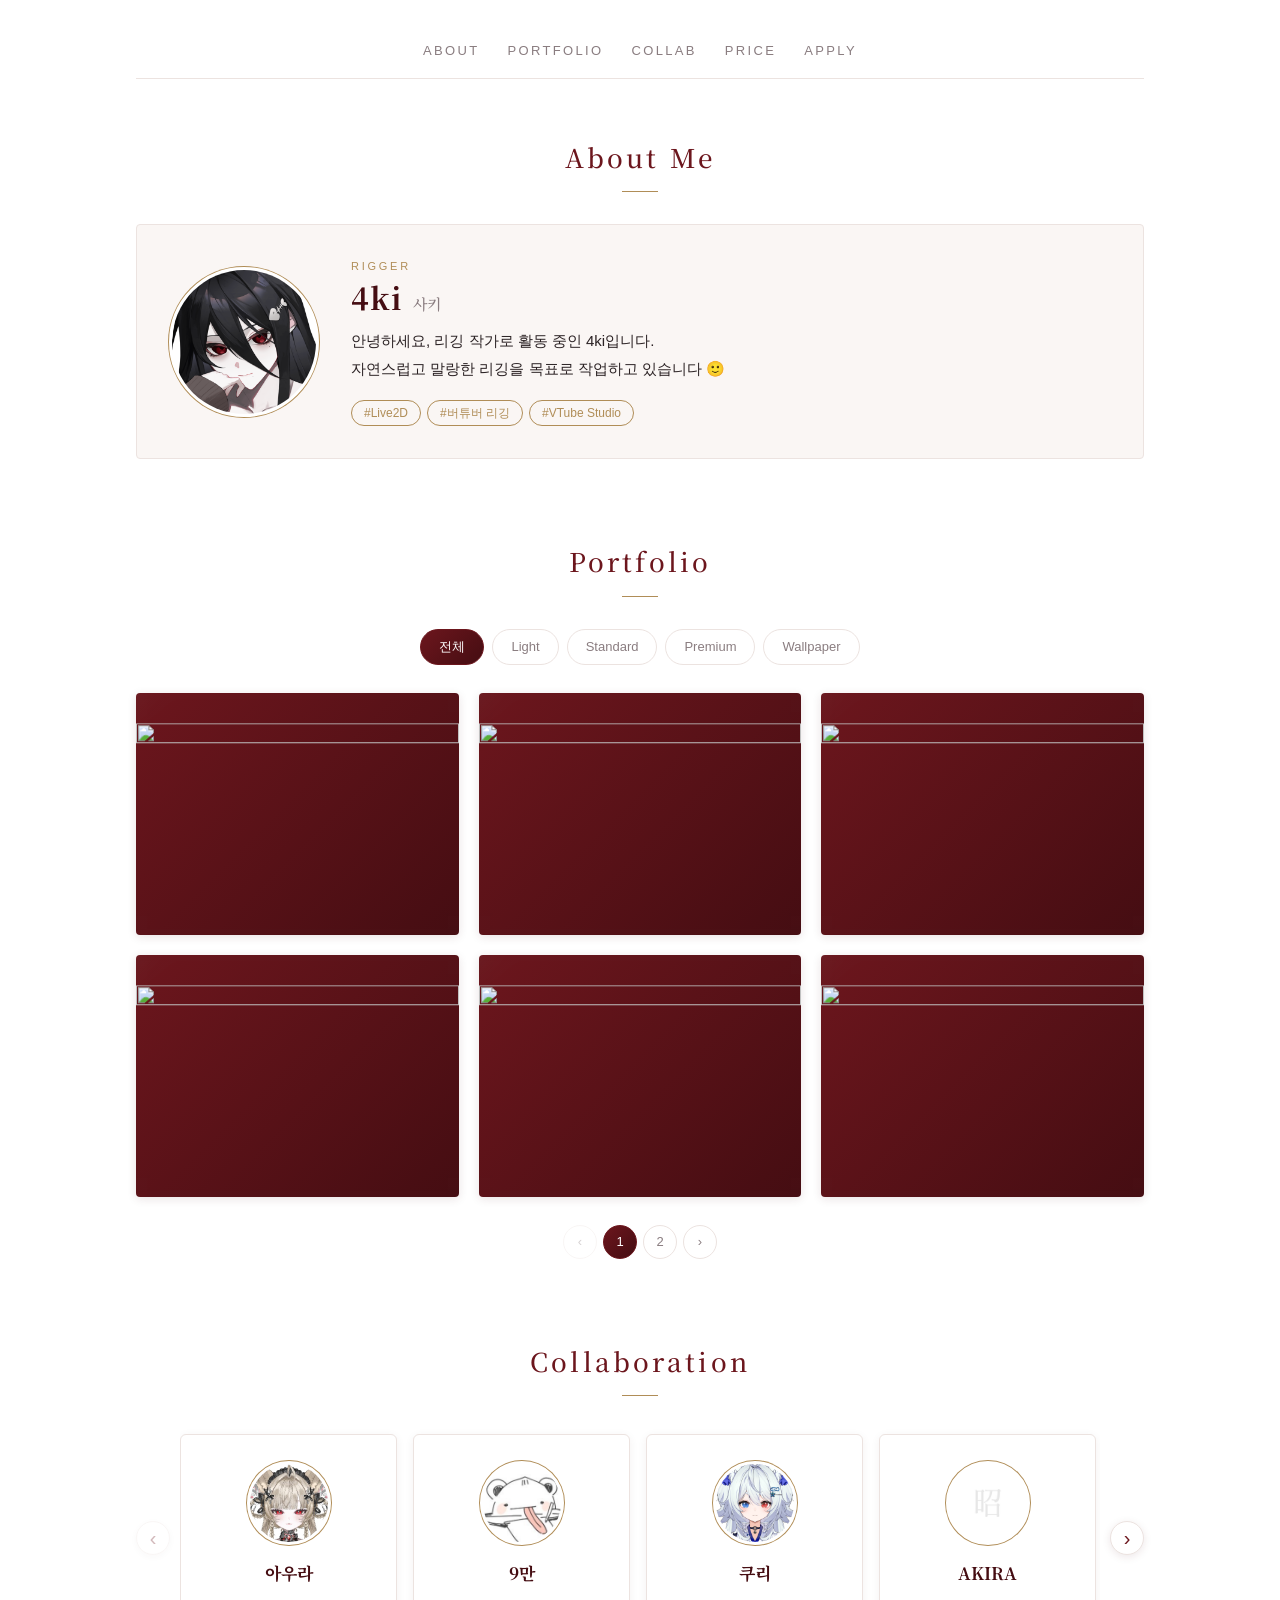
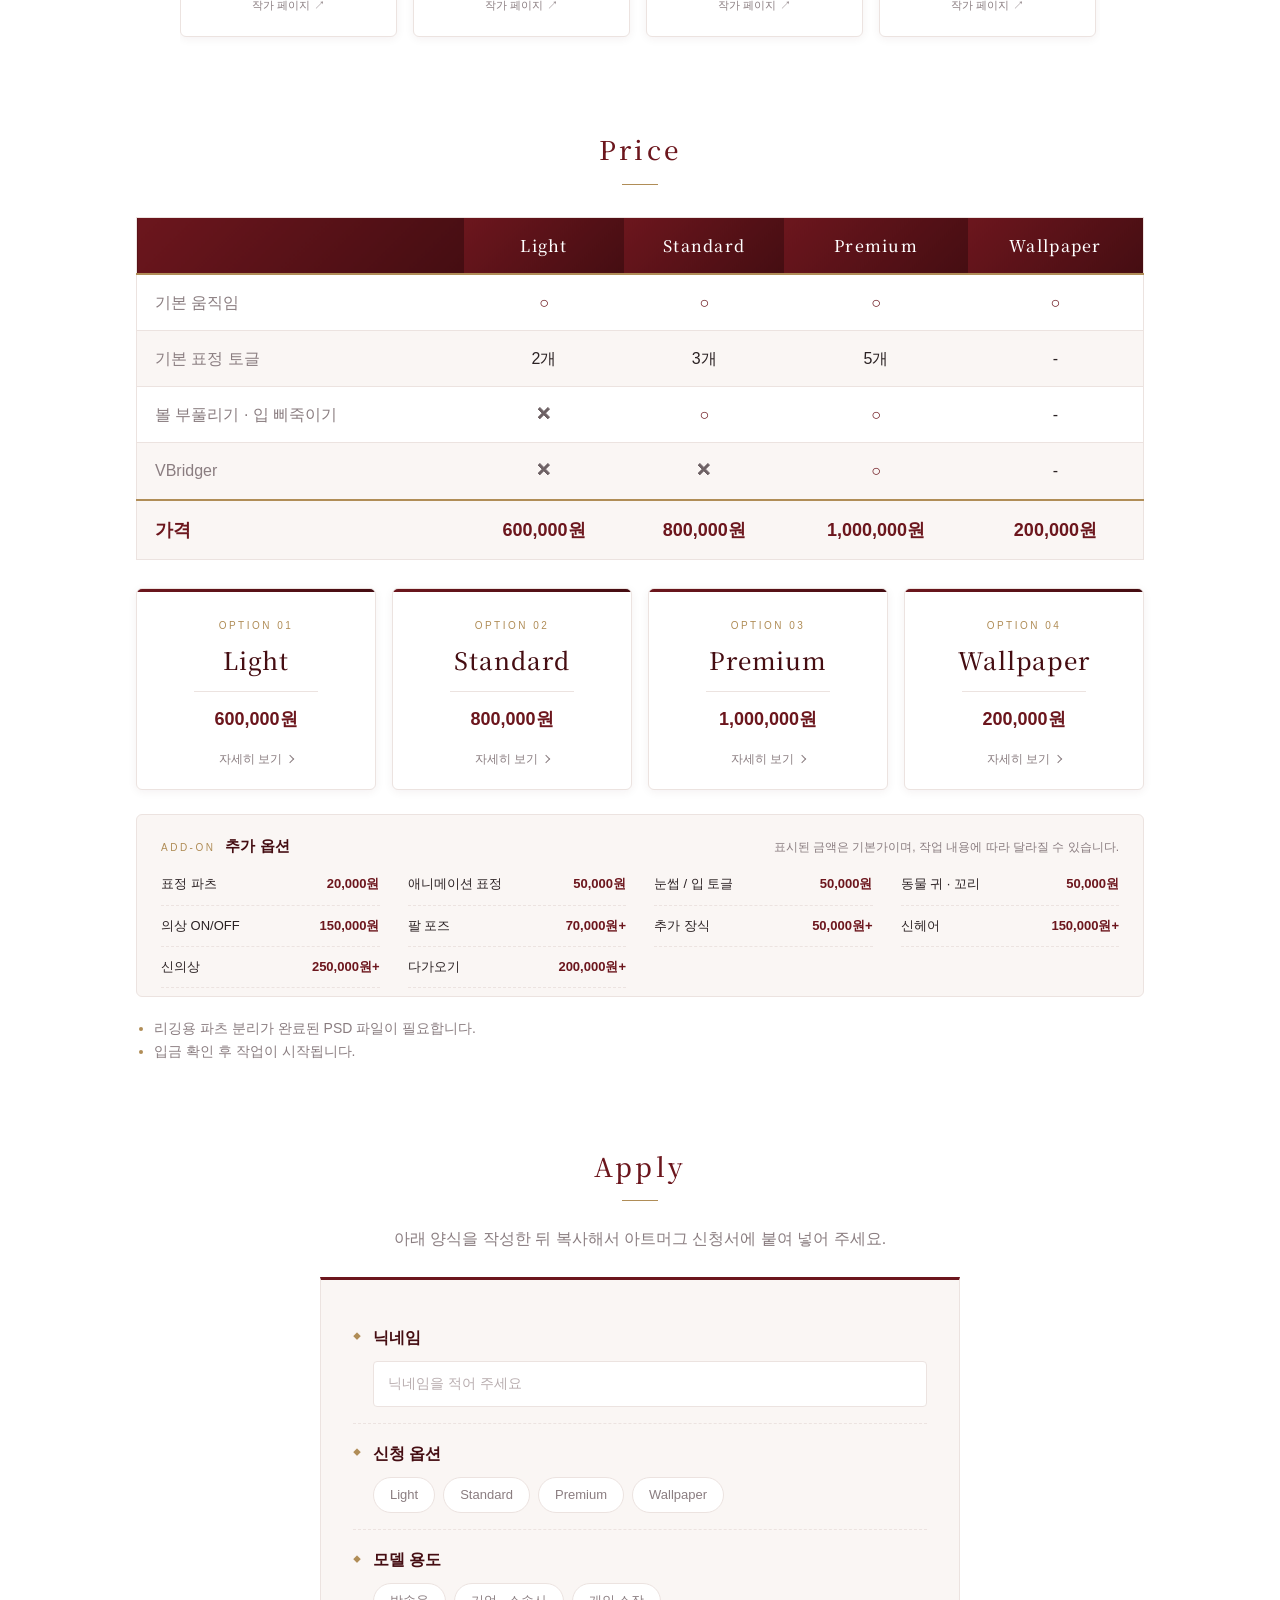
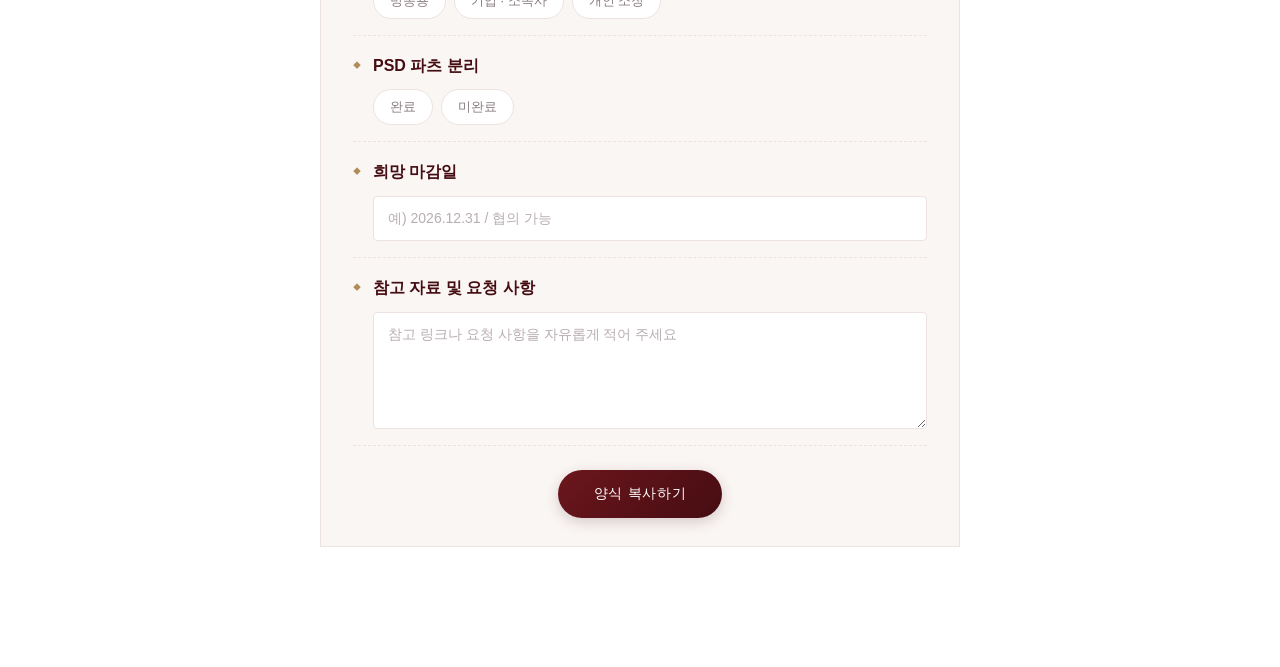
==== index.html @ f5a54ca8 "Add shared (ready-made) models to Price with admin management Price gains an Original / Shared tab w" ====
<!doctype html>
<html lang="ko">
<head>
  <meta charset="utf-8">
  <meta name="viewport" content="width=device-width, initial-scale=1">
  <title>4ki | 커미션 안내</title>
  <link rel="preconnect" href="https://fonts.googleapis.com">
  <link rel="preconnect" href="https://fonts.gstatic.com" crossorigin>
  <link rel="stylesheet" href="https://fonts.googleapis.com/css2?family=Noto+Serif+KR:wght@500;700&display=swap">
  <link rel="stylesheet" href="https://cdn.jsdelivr.net/gh/orioncactus/pretendard@v1.3.9/dist/web/static/pretendard.min.css">
  <link rel="stylesheet" href="style.css">
  <!-- 아트머그 iframe 안에서 열리면 안쪽 스크롤바를 숨겨 '창 안의 창' 느낌을 없앱니다 -->
  <script>if (window.self !== window.top) document.documentElement.classList.add('in-frame');</script>
</head>
<body>
  <!-- 내용은 관리자 페이지(admin.html)에서 고칩니다. 이 파일은 고치지 않아도 됩니다. -->
  <div class="wrap">
    <nav class="nav">
      <a href="#about">About</a>
      <a href="#portfolio">Portfolio</a>
      <a href="#collab">Collab</a>
      <a href="#price">Price</a>
      <a href="#apply">Apply</a>
    </nav>
    <main id="app"></main>
  </div>

  <!-- 작업물 상세 창 -->
  <div class="modal" id="modal" hidden>
    <div class="modal-bg" data-close></div>
    <div class="modal-box" role="dialog" aria-modal="true" aria-labelledby="modal-title">
      <button type="button" class="modal-close" data-close aria-label="닫기">×</button>
      <div class="video"><iframe id="modal-video" title="작업물 영상" referrerpolicy="strict-origin-when-cross-origin" allow="accelerometer; autoplay; clipboard-write; encrypted-media; gyroscope; picture-in-picture; web-share" allowfullscreen></iframe></div>
      <div class="detail">
        <span class="badge" id="modal-cat"></span>
        <h3 class="serif" id="modal-title"></h3>
        <span class="detail-label">CREDIT</span>
        <p class="credit" id="modal-credit"></p>
      </div>
    </div>
  </div>

  <!-- 가격 옵션 팝업 -->
  <div class="pop" id="pop" hidden>
    <div class="pop-bg" data-close></div>
    <div class="pop-box" role="dialog" aria-modal="true" aria-labelledby="pop-name">
      <button type="button" class="pop-close" data-close aria-label="닫기">×</button>
      <h3 class="pop-name serif" id="pop-name"></h3>
      <p class="pop-price" id="pop-price"></p>
      <p class="pop-desc" id="pop-desc"></p>
      <button type="button" class="pop-apply" id="pop-apply">이 옵션으로 신청하기</button>
    </div>
  </div>

  <!-- 공용 모델 상세 창 -->
  <div class="modal shop" id="shop" hidden>
    <div class="modal-bg" data-close></div>
    <div class="modal-box shop-box" role="dialog" aria-modal="true" aria-labelledby="shop-name">
      <button type="button" class="modal-close" data-close aria-label="닫기">×</button>
      <div class="shop-media">
        <div class="shop-tabs" id="shop-tabs">
          <button type="button" class="shop-tab on" data-kind="photo">사진</button>
          <button type="button" class="shop-tab" data-kind="video">영상</button>
        </div>
        <div class="shop-stage">
          <img id="shop-photo" alt="">
          <div class="video" id="shop-video-wrap" hidden><iframe id="shop-video" title="모델 영상" referrerpolicy="strict-origin-when-cross-origin" allow="accelerometer; autoplay; clipboard-write; encrypted-media; gyroscope; picture-in-picture; web-share" allowfullscreen></iframe></div>
        </div>
        <div class="shop-thumbs" id="shop-thumbs"></div>
      </div>
      <div class="detail">
        <span class="shop-status" id="shop-st"></span>
        <h3 class="serif" id="shop-name"></h3>
        <p class="shop-desc" id="shop-desc"></p>
        <span class="detail-label">CREDIT</span>
        <p class="credit" id="shop-credit"></p>
        <span class="detail-label">PRICE</span>
        <p class="shop-detail-price" id="shop-price"></p>
        <button type="button" class="shop-apply" id="shop-apply">이 모델로 신청하기</button>
      </div>
    </div>
  </div>

  <script src="app.js"></script>
</body>
</html>
---- style.css ----
/* ✏️ 테마 색상: 여기 값만 바꾸면 전체 색이 바뀝니다 */
:root {
  --bg: #ffffff;        /* 배경 */
  --soft: #faf6f4;      /* 연한 배경 (카드, 표 줄무늬) */
  --text: #2b2224;      /* 본문 글자 */
  --sub: #8a7d80;       /* 보조 글자 */
  --line: #ece3e0;      /* 테두리 */
  --wine: #6c161d;      /* 메인 컬러 — 이전: #5b1017 / 진한 크림슨 #b0102e / 와인 #722f37 */
  --wine-dark: #450d12; /* 메인 컬러 (더 진한 쪽) — 이전: #3a0a0f / #6e0a1d / 와인 #4a1621 */
  --gold: #b08d57;      /* 서브 컬러 (골드) */
}

*, *::before, *::after { box-sizing: border-box; }
body { margin: 0; background: var(--bg); color: var(--text); font-family: "Pretendard", "Apple SD Gothic Neo", "Malgun Gothic", sans-serif; line-height: 1.7; -webkit-font-smoothing: antialiased; }
body.lock { overflow: hidden; }
html.in-frame { scrollbar-width: none; }
html.in-frame::-webkit-scrollbar, html.in-frame body::-webkit-scrollbar { display: none; }
/* 아트머그에 길게 들어가 있을 때: 창을 누른 위치 근처에 표시 */
.modal.near, .pop.near { position: absolute; bottom: auto; align-items: flex-start; }
.modal.near .modal-box, .pop.near .pop-box { max-height: none; }
img { max-width: 100%; display: block; }
a { color: inherit; }
button { font: inherit; color: inherit; }
.serif { font-family: "Noto Serif KR", "Nanum Myeongjo", "AppleMyungjo", serif; }
.pre { white-space: pre-line; }

.wrap { max-width: 1040px; margin: 0 auto; padding: 40px 16px; }

/* 상단 메뉴 */
.nav { display: flex; justify-content: center; gap: 28px; flex-wrap: wrap; margin-bottom: 56px; padding-bottom: 16px; border-bottom: 1px solid var(--line); }
.nav a { text-decoration: none; font-size: 13px; letter-spacing: .18em; text-transform: uppercase; color: var(--sub); transition: color .2s; }
.nav a:hover { color: var(--wine); }

/* 섹션 공통 */
.section { margin-bottom: 80px; }
.title { text-align: center; margin: 0 0 32px; font-size: 26px; font-weight: 500; letter-spacing: .12em; color: var(--wine); }
.title::after { content: ""; display: block; width: 36px; height: 1px; margin: 12px auto 0; background: var(--gold); }

/* 1. About Me */
.about { display: flex; gap: 32px; align-items: center; background: var(--soft); border: 1px solid var(--line); border-radius: 4px; padding: 32px; }
.about-img { width: 150px; height: 150px; border-radius: 50%; object-fit: cover; flex-shrink: 0; border: 3px solid var(--bg); box-shadow: 0 0 0 1px var(--gold); background: linear-gradient(135deg, var(--wine), var(--wine-dark)); color: #fff; display: flex; align-items: center; justify-content: center; font-size: 48px; }
.about-role { display: block; font-size: 11px; letter-spacing: .25em; color: var(--gold); margin-bottom: 2px; }
img.about-img { background: #fff; }
.about h3 { margin: 0 0 10px; font-size: 30px; font-weight: 700; letter-spacing: .04em; color: var(--wine-dark); line-height: 1.3; }
.about h3 small { margin-left: 10px; font-size: 15px; font-weight: 500; letter-spacing: 0; color: var(--sub); }
.about p { margin: 0 0 16px; color: var(--text); font-size: 15px; line-height: 1.9; }
.tags { display: flex; flex-wrap: wrap; gap: 6px; }
.tags span { font-size: 12px; padding: 2px 12px; border: 1px solid var(--gold); color: var(--gold); border-radius: 999px; }

/* 2. Portfolio - 카테고리 버튼 */
.chips { display: flex; flex-wrap: wrap; justify-content: center; gap: 8px; margin-bottom: 28px; }
.chip { padding: 6px 18px; border: 1px solid var(--line); background: none; border-radius: 999px; font-size: 13px; color: var(--sub); cursor: pointer; transition: all .2s; }
.chip:hover { border-color: var(--wine); color: var(--wine); }
.chip.on { background: linear-gradient(135deg, var(--wine), var(--wine-dark)); border-color: var(--wine); color: #fff; }

/* 2. Portfolio - 카드 */
.grid { display: grid; grid-template-columns: repeat(3, 1fr); gap: 20px; }
.card { position: relative; display: block; width: 100%; padding: 0; border: 0; aspect-ratio: 4 / 3; overflow: hidden; border-radius: 4px; background: linear-gradient(135deg, var(--wine), var(--wine-dark)); cursor: pointer; text-align: left; box-shadow: 0 2px 10px rgba(74, 22, 33, .12); transition: box-shadow .25s, transform .25s; }
.card[hidden] { display: none; }
.card:hover, .card:focus-visible { transform: translateY(-3px); box-shadow: 0 10px 24px rgba(74, 22, 33, .22), 0 0 0 1px var(--gold); outline: none; }
.card-bg { position: absolute; inset: 0; width: 100%; height: 100%; object-fit: cover; filter: blur(18px) brightness(.55); transform: scale(1.2); }
.card-img { position: absolute; left: 0; top: 50%; width: 100%; aspect-ratio: 16 / 9; object-fit: cover; transform: translateY(-50%); }
.card-info { position: absolute; left: 0; right: 0; bottom: 0; padding: 48px 16px 14px; background: linear-gradient(rgba(25, 6, 12, 0), rgba(25, 6, 12, .75) 45%, rgba(25, 6, 12, .95)); color: #fff; opacity: 0; transition: opacity .25s; }
.card:hover .card-info, .card:focus-visible .card-info { opacity: 1; }
.card-title { display: block; font-size: 15px; font-weight: 700; text-shadow: 0 1px 3px rgba(0, 0, 0, .6); white-space: nowrap; overflow: hidden; text-overflow: ellipsis; }
.card-empty { position: absolute; inset: 0; display: flex; flex-direction: column; align-items: center; justify-content: center; gap: 4px; color: rgba(255, 255, 255, .7); font-size: 13px; }
.card-blank { background: var(--soft); border: 1px dashed var(--line); box-shadow: none; cursor: default; }
.card-blank:hover { transform: none; box-shadow: none; }
.card-blank .card-empty { color: var(--sub); }
.badge { display: inline-block; font-size: 11px; font-weight: 700; letter-spacing: .05em; padding: 2px 10px; background: var(--wine); color: #fff; border-radius: 999px; margin-bottom: 6px; }
.badge:empty { display: none; }

/* 2. Portfolio - 페이지 넘기기 */
.pager { display: flex; justify-content: center; gap: 6px; margin-top: 28px; }
.pager:empty { display: none; }
.page-btn { min-width: 34px; height: 34px; padding: 0 8px; border: 1px solid var(--line); background: var(--bg); border-radius: 999px; font-size: 13px; color: var(--sub); cursor: pointer; transition: all .2s; }
.page-btn:hover:not(:disabled) { border-color: var(--wine); color: var(--wine); }
.page-btn.on { background: linear-gradient(135deg, var(--wine), var(--wine-dark)); border-color: var(--wine); color: #fff; }
.page-btn:disabled { opacity: .35; cursor: default; }

/* 작업물 상세 창: 왼쪽 영상 + 오른쪽 크레딧 */
.modal { position: fixed; inset: 0; z-index: 100; display: flex; align-items: center; justify-content: center; padding: 16px; background: rgba(20, 6, 10, .55); -webkit-backdrop-filter: blur(6px); backdrop-filter: blur(6px); }
.modal[hidden] { display: none; }
.modal-bg { position: absolute; inset: 0; }
.modal-box { position: relative; display: grid; grid-template-columns: 1fr 280px; gap: 28px; align-items: center; width: 100%; max-width: 1200px; max-height: 92vh; overflow: auto; padding: 28px; border-radius: 12px; color: #fff; background: rgba(255, 255, 255, .1); border: 1px solid rgba(255, 255, 255, .2); -webkit-backdrop-filter: blur(24px); backdrop-filter: blur(24px); box-shadow: 0 20px 60px rgba(0, 0, 0, .4); animation: fade .35s ease-out; }
@keyframes fade { from { opacity: 0; transform: translateY(12px) scale(.98); } to { opacity: 1; transform: none; } }
.video { aspect-ratio: 16 / 9; background: #000; border-radius: 6px; overflow: hidden; }
.video iframe { width: 100%; height: 100%; border: 0; display: block; }
.detail h3 { margin: 4px 0 18px; font-size: 22px; font-weight: 500; line-height: 1.4; }
.detail-label { display: block; font-size: 11px; letter-spacing: .2em; color: var(--gold); padding-top: 14px; border-top: 1px solid rgba(255, 255, 255, .2); }
.credit { margin: 8px 0 0; font-size: 14px; line-height: 1.9; color: rgba(255, 255, 255, .85); white-space: pre-line; }
.modal-close { position: absolute; top: 4px; right: 10px; background: none; border: 0; font-size: 28px; line-height: 1; color: rgba(255, 255, 255, .7); cursor: pointer; padding: 4px 8px; }
.modal-close:hover { color: #fff; }

/* Collaboration */
.collab { position: relative; padding: 0 44px; }
.collab-track { display: grid; grid-auto-flow: column; grid-auto-columns: calc((100% - 48px) / 4); gap: 16px; overflow-x: auto; scroll-snap-type: x mandatory; scrollbar-width: none; padding: 6px 2px 10px; }
.collab-track::-webkit-scrollbar { display: none; }
.collab-card { scroll-snap-align: start; display: flex; flex-direction: column; align-items: center; gap: 8px; padding: 26px 12px 22px; background: var(--bg); border: 1px solid var(--line); border-radius: 6px; text-align: center; box-shadow: 0 2px 10px rgba(74, 22, 33, .06); }
.collab-img { width: 84px; height: 84px; border-radius: 50%; object-fit: cover; border: 3px solid var(--bg); box-shadow: 0 0 0 1px var(--gold); background: linear-gradient(135deg, var(--wine), var(--wine-dark)); color: #fff; display: flex; align-items: center; justify-content: center; font-size: 30px; margin-bottom: 6px; }
img.collab-img { background: #fff; }
.collab-card b { font-size: 17px; font-weight: 700; color: var(--wine-dark); word-break: keep-all; }
.collab-role { font-size: 11px; padding: 2px 10px; border: 1px solid var(--gold); color: var(--gold); border-radius: 999px; }
a.collab-card { text-decoration: none; transition: transform .25s, box-shadow .25s, border-color .25s; }
a.collab-card:hover { transform: translateY(-3px); border-color: var(--gold); box-shadow: 0 10px 24px rgba(74, 22, 33, .14); }
.collab-link { font-size: 11px; color: var(--sub); transition: color .2s; }
a.collab-card:hover .collab-link { color: var(--wine); }
.collab-nav { position: absolute; top: 50%; transform: translateY(-50%); width: 34px; height: 34px; border-radius: 50%; border: 1px solid var(--line); background: var(--bg); color: var(--wine); font-size: 20px; line-height: 1; cursor: pointer; box-shadow: 0 2px 8px rgba(74, 22, 33, .1); transition: all .2s; }
.collab-nav.prev { left: 0; }
.collab-nav.next { right: 0; }
.collab-nav:hover:not(:disabled) { background: linear-gradient(135deg, var(--wine), var(--wine-dark)); border-color: var(--wine); color: #fff; }
.collab-nav:disabled { opacity: .3; cursor: default; }
.collab.fits { padding: 0; }
.collab.fits .collab-nav { display: none; }

/* 3. Price */
.table-wrap { overflow-x: auto; }
.table { width: 100%; border-collapse: collapse; text-align: center; min-width: 480px; border: 1px solid var(--line); }
.table th, .table td { padding: 14px 10px; border-bottom: 1px solid var(--line); }
.table thead th { background: linear-gradient(135deg, var(--wine), var(--wine-dark)); color: #fff; font-weight: 500; letter-spacing: .08em; border-bottom: 2px solid var(--gold); }
.table tbody tr:nth-child(even) { background: var(--soft); }
.table tbody th { text-align: left; font-weight: normal; color: var(--sub); white-space: nowrap; padding-left: 18px; }
.table td.yes { color: var(--wine); font-weight: 700; }
.table td.no { color: #6e6265; font-weight: 700; font-size: 16px; }
.table .price-row { background: var(--soft); border-top: 2px solid var(--gold); }
.table .price-row th, .table .price-row td { font-size: 18px; font-weight: 700; color: var(--wine); border-bottom: none; white-space: nowrap; }
.plans { display: grid; grid-template-columns: repeat(4, 1fr); gap: 16px; margin-top: 28px; align-items: start; }
.plan { position: relative; display: flex; flex-direction: column; align-items: center; gap: 6px; width: 100%; padding: 28px 16px 20px; background: var(--bg); border: 1px solid var(--line); border-radius: 6px; overflow: hidden; cursor: pointer; text-align: center; box-shadow: 0 2px 10px rgba(74, 22, 33, .06); transition: box-shadow .25s, transform .25s, border-color .25s; }
.plan::before { content: ""; position: absolute; left: 0; right: 0; top: 0; height: 3px; background: linear-gradient(90deg, var(--wine), var(--wine-dark)); }
.plan:hover, .plan:focus-visible { transform: translateY(-3px); box-shadow: 0 12px 28px rgba(74, 22, 33, .14), 0 0 0 1px var(--gold); border-color: var(--gold); outline: none; }
.plan-no { font-size: 10px; letter-spacing: .25em; color: var(--gold); }
.plan-name { font-size: 24px; font-weight: 500; letter-spacing: .04em; color: var(--wine-dark); }
.plan-price { font-size: 18px; font-weight: 700; color: var(--wine); margin-top: 4px; padding-top: 12px; border-top: 1px solid var(--line); min-width: 60%; }
.plan-toggle { margin-top: 8px; font-size: 12px; color: var(--sub); }
.plan-toggle::after { content: ""; display: inline-block; width: 6px; height: 6px; margin-left: 5px; border-right: 1px solid currentColor; border-bottom: 1px solid currentColor; transform: translateY(-1px) rotate(-45deg); }

/* 가격 옵션 팝업 */
.pop { position: fixed; inset: 0; z-index: 100; display: flex; align-items: center; justify-content: center; padding: 16px; background: rgba(20, 6, 10, .45); -webkit-backdrop-filter: blur(4px); backdrop-filter: blur(4px); }
.pop[hidden] { display: none; }
.pop-bg { position: absolute; inset: 0; }
.pop-box { position: relative; width: 100%; max-width: 380px; max-height: 88vh; overflow: auto; padding: 36px 28px 24px; background: var(--bg); border-top: 3px solid var(--wine); border-radius: 8px; text-align: center; box-shadow: 0 20px 50px rgba(30, 8, 14, .3); animation: fade .3s ease-out; }
.pop-close { position: absolute; top: 6px; right: 10px; background: none; border: 0; font-size: 26px; line-height: 1; color: var(--sub); cursor: pointer; padding: 4px 8px; }
.pop-close:hover { color: var(--wine); }
.pop-close:focus, .modal-close:focus { outline: none; }
.pop-close:focus-visible, .modal-close:focus-visible { outline: 1px solid var(--gold); border-radius: 4px; }
.pop-name { margin: 0; font-size: 26px; font-weight: 500; letter-spacing: .04em; color: var(--wine-dark); }
.pop-price { margin: 6px 0 0; font-size: 18px; font-weight: 700; color: var(--wine); }
.pop-desc { margin: 18px 0 0; padding-top: 18px; border-top: 1px dashed var(--line); font-size: 14px; line-height: 1.8; text-align: left; white-space: pre-line; word-break: keep-all; }
.pop-desc:empty { display: none; }
.pop-apply { display: block; width: 100%; margin-top: 22px; padding: 12px 0; border: 0; border-radius: 999px; background: linear-gradient(135deg, var(--wine), var(--wine-dark)); color: #fff; font-size: 14px; letter-spacing: .04em; cursor: pointer; transition: opacity .2s; }
.pop-apply:hover { opacity: .88; }
/* 3. Price - 탭 (오리지널 모델 / 공용 모델) */
.ptabs { display: flex; justify-content: center; gap: 8px; margin-bottom: 24px; }
.ptab { padding: 8px 22px; border: 1px solid var(--line); background: var(--bg); border-radius: 999px; font-size: 14px; color: var(--sub); cursor: pointer; transition: all .2s; }
.ptab:hover { border-color: var(--wine); color: var(--wine); }
.ptab.on { background: linear-gradient(135deg, var(--wine), var(--wine-dark)); border-color: var(--wine); color: #fff; }
.ptab-panel[hidden] { display: none; }

/* 3. Price - 공용 모델 카드 */
.shop-intro { text-align: center; color: var(--sub); margin: -6px 0 20px; font-size: 14px; }
.shop-grid { display: grid; grid-template-columns: repeat(3, 1fr); gap: 20px; }
.shop-card { display: flex; flex-direction: column; padding: 0; border: 1px solid var(--line); border-radius: 6px; overflow: hidden; background: var(--bg); cursor: pointer; text-align: left; box-shadow: 0 2px 10px rgba(74, 22, 33, .06); transition: transform .25s, box-shadow .25s, border-color .25s; }
.shop-card:hover, .shop-card:focus-visible { transform: translateY(-3px); border-color: var(--gold); box-shadow: 0 12px 28px rgba(74, 22, 33, .14); outline: none; }
.shop-img { position: relative; display: block; aspect-ratio: 1 / 1; background: linear-gradient(135deg, var(--wine), var(--wine-dark)); }
.shop-img img { width: 100%; height: 100%; object-fit: cover; }
.shop-card.is-sold .shop-img img { filter: grayscale(.7) brightness(.85); }
.shop-body { display: flex; justify-content: space-between; align-items: baseline; gap: 8px; padding: 12px 14px 14px; }
.shop-name { font-size: 17px; font-weight: 700; color: var(--wine-dark); white-space: nowrap; overflow: hidden; text-overflow: ellipsis; }
.shop-price { font-size: 14px; font-weight: 700; color: var(--wine); white-space: nowrap; }
.shop-status { display: inline-block; font-size: 11px; font-weight: 700; padding: 2px 10px; border-radius: 999px; color: #fff; background: var(--wine); }
.shop-status:empty { display: none; }
.shop-status.hold { background: var(--gold); }
.shop-status.sold { background: #8a8486; }
.shop-img .shop-status { position: absolute; top: 10px; left: 10px; }

/* 공용 모델 상세 창 (작업물 창과 같은 반투명 스타일) */
.shop-box { grid-template-columns: 1fr 300px; align-items: start; }
.shop-tabs { display: flex; gap: 6px; margin-bottom: 10px; }
.shop-tabs[hidden], .shop-tab[hidden] { display: none; }
.shop-tab { padding: 5px 16px; border: 1px solid rgba(255, 255, 255, .35); background: none; border-radius: 999px; color: rgba(255, 255, 255, .8); font-size: 13px; cursor: pointer; }
.shop-tab.on { background: #fff; color: var(--wine-dark); border-color: #fff; }
.shop-stage { background: rgba(0, 0, 0, .35); border-radius: 6px; overflow: hidden; display: flex; align-items: center; justify-content: center; min-height: 240px; }
.shop-stage img { max-width: 100%; max-height: 62vh; object-fit: contain; }
.shop-stage img[hidden], .shop-stage .video[hidden] { display: none; }
.shop-stage .video { width: 100%; }
.shop-thumbs { display: flex; gap: 6px; margin-top: 8px; flex-wrap: wrap; }
.shop-thumbs img { width: 56px; height: 56px; object-fit: cover; border-radius: 4px; cursor: pointer; opacity: .55; border: 2px solid transparent; }
.shop-thumbs img.on { opacity: 1; border-color: var(--gold); }
.shop-desc { margin: 0 0 16px; font-size: 14px; line-height: 1.8; color: rgba(255, 255, 255, .9); white-space: pre-line; word-break: keep-all; }
.shop-desc:empty { display: none; }
.shop .detail .detail-label { margin-top: 14px; }
.shop-detail-price { margin: 6px 0 0; font-size: 22px; font-weight: 700; color: #fff; }
.shop-apply { display: block; width: 100%; margin-top: 20px; padding: 12px 0; border: 0; border-radius: 999px; background: linear-gradient(135deg, var(--wine), var(--wine-dark)); color: #fff; font-size: 14px; cursor: pointer; }
.shop-apply:disabled { background: rgba(255, 255, 255, .2); cursor: default; }

/* 3. Price - 추가 옵션 */
.addons { margin-top: 24px; padding: 18px 24px 8px; background: var(--soft); border: 1px solid var(--line); border-radius: 6px; }
.addons-head { display: flex; flex-wrap: wrap; align-items: baseline; gap: 4px 10px; margin-bottom: 6px; }
.addons-label { font-size: 10px; letter-spacing: .25em; color: var(--gold); }
.addons-head b { font-size: 15px; color: var(--wine-dark); }
.addons-note { margin-left: auto; font-size: 12px; color: var(--sub); }
.addons-list { list-style: none; margin: 0; padding: 0; display: grid; grid-template-columns: repeat(4, 1fr); column-gap: 28px; }
.addons-list li { display: flex; justify-content: space-between; align-items: baseline; gap: 8px; padding: 9px 0; border-bottom: 1px dashed var(--line); font-size: 13px; }
.addons-list span { color: var(--text); white-space: nowrap; overflow: hidden; text-overflow: ellipsis; }
.addons-list b { color: var(--wine); font-weight: 700; white-space: nowrap; }
.notice { margin-top: 20px; font-size: 14px; color: var(--sub); padding-left: 18px; }
.notice li::marker { color: var(--gold); }

/* 4. Apply (신청 양식) */
.apply-guide { text-align: center; color: var(--sub); margin: -8px 0 24px; }
.apply { max-width: 640px; margin: 0 auto; background: var(--soft); border: 1px solid var(--line); border-top: 3px solid var(--wine); padding: 28px 32px; }
.apply-list { list-style: none; margin: 0 0 24px; padding: 0; }
.apply-list li { display: grid; grid-template-columns: 8px 1fr; gap: 10px 12px; align-items: center; padding: 16px 0; border-bottom: 1px dashed var(--line); }
.apply-list li::before { content: "◆"; font-size: 8px; color: var(--gold); }
.apply-list b { font-weight: 700; color: var(--wine-dark); }
.apply-opts, .apply-input { grid-column: 2; }
.apply-opts { display: flex; flex-wrap: wrap; gap: 8px; }
.apply-opt { padding: 6px 16px; border: 1px solid var(--line); background: var(--bg); border-radius: 999px; font-size: 13px; color: var(--sub); cursor: pointer; transition: all .2s; }
.apply-opt:hover { border-color: var(--wine); color: var(--wine); }
.apply-opt.on { background: linear-gradient(135deg, var(--wine), var(--wine-dark)); border-color: var(--wine); color: #fff; }
.apply-input { width: 100%; padding: 10px 14px; border: 1px solid var(--line); border-radius: 4px; background: var(--bg); color: var(--text); font: inherit; font-size: 14px; resize: vertical; transition: border-color .2s; }
.apply-input::placeholder { color: #b9aeb0; }
.apply-input:focus { outline: none; border-color: var(--gold); }
.apply-copy { display: block; margin: 0 auto; padding: 12px 36px; border: 0; border-radius: 999px; background: linear-gradient(135deg, var(--wine), var(--wine-dark)); color: #fff; font-size: 14px; letter-spacing: .05em; cursor: pointer; box-shadow: 0 4px 14px rgba(74, 22, 33, .2); transition: transform .2s, box-shadow .2s; }
.apply-copy:hover { transform: translateY(-2px); box-shadow: 0 8px 20px rgba(74, 22, 33, .28); }
.apply-copy.done { background: var(--gold); }

.error { padding: 20px; border: 1px solid var(--wine); color: var(--wine); background: var(--soft); }

/* 태블릿 / 모바일 */
@media (max-width: 860px) {
  .grid { grid-template-columns: repeat(2, 1fr); }
  .plans { grid-template-columns: repeat(2, 1fr); }
  .addons-list { grid-template-columns: repeat(2, 1fr); }
  .collab-track { grid-auto-columns: calc((100% - 32px) / 3); }
  .modal-box { grid-template-columns: 1fr; gap: 16px; padding: 44px 16px 20px; }
  .shop-grid { grid-template-columns: repeat(2, 1fr); }
}
@media (max-width: 560px) {
  .about { flex-direction: column; text-align: center; padding: 24px 16px; }
  .apply { padding: 20px 16px; }
  .tags { justify-content: center; }
  .addons { padding: 16px 16px 6px; }
  .collab { padding: 0 36px; }
  .collab-track { grid-auto-columns: calc((100% - 16px) / 2); }
  .addons-list { column-gap: 16px; }
  .addons-note { margin-left: 0; width: 100%; }
  .nav { gap: 16px; }
}
/* 휴대폰: 카드를 한 줄에 하나씩 (아트머그 PC 본문처럼 좁은 틀에서는 2열 유지) */
@media (max-width: 460px) {
  .grid { grid-template-columns: 1fr; }
  .shop-grid { grid-template-columns: 1fr; }
  .plans { grid-template-columns: 1fr; }
}
/* 터치 화면(마우스 없음)에서는 제목을 항상 표시 */
@media (hover: none) { .card-info { opacity: 1; } }
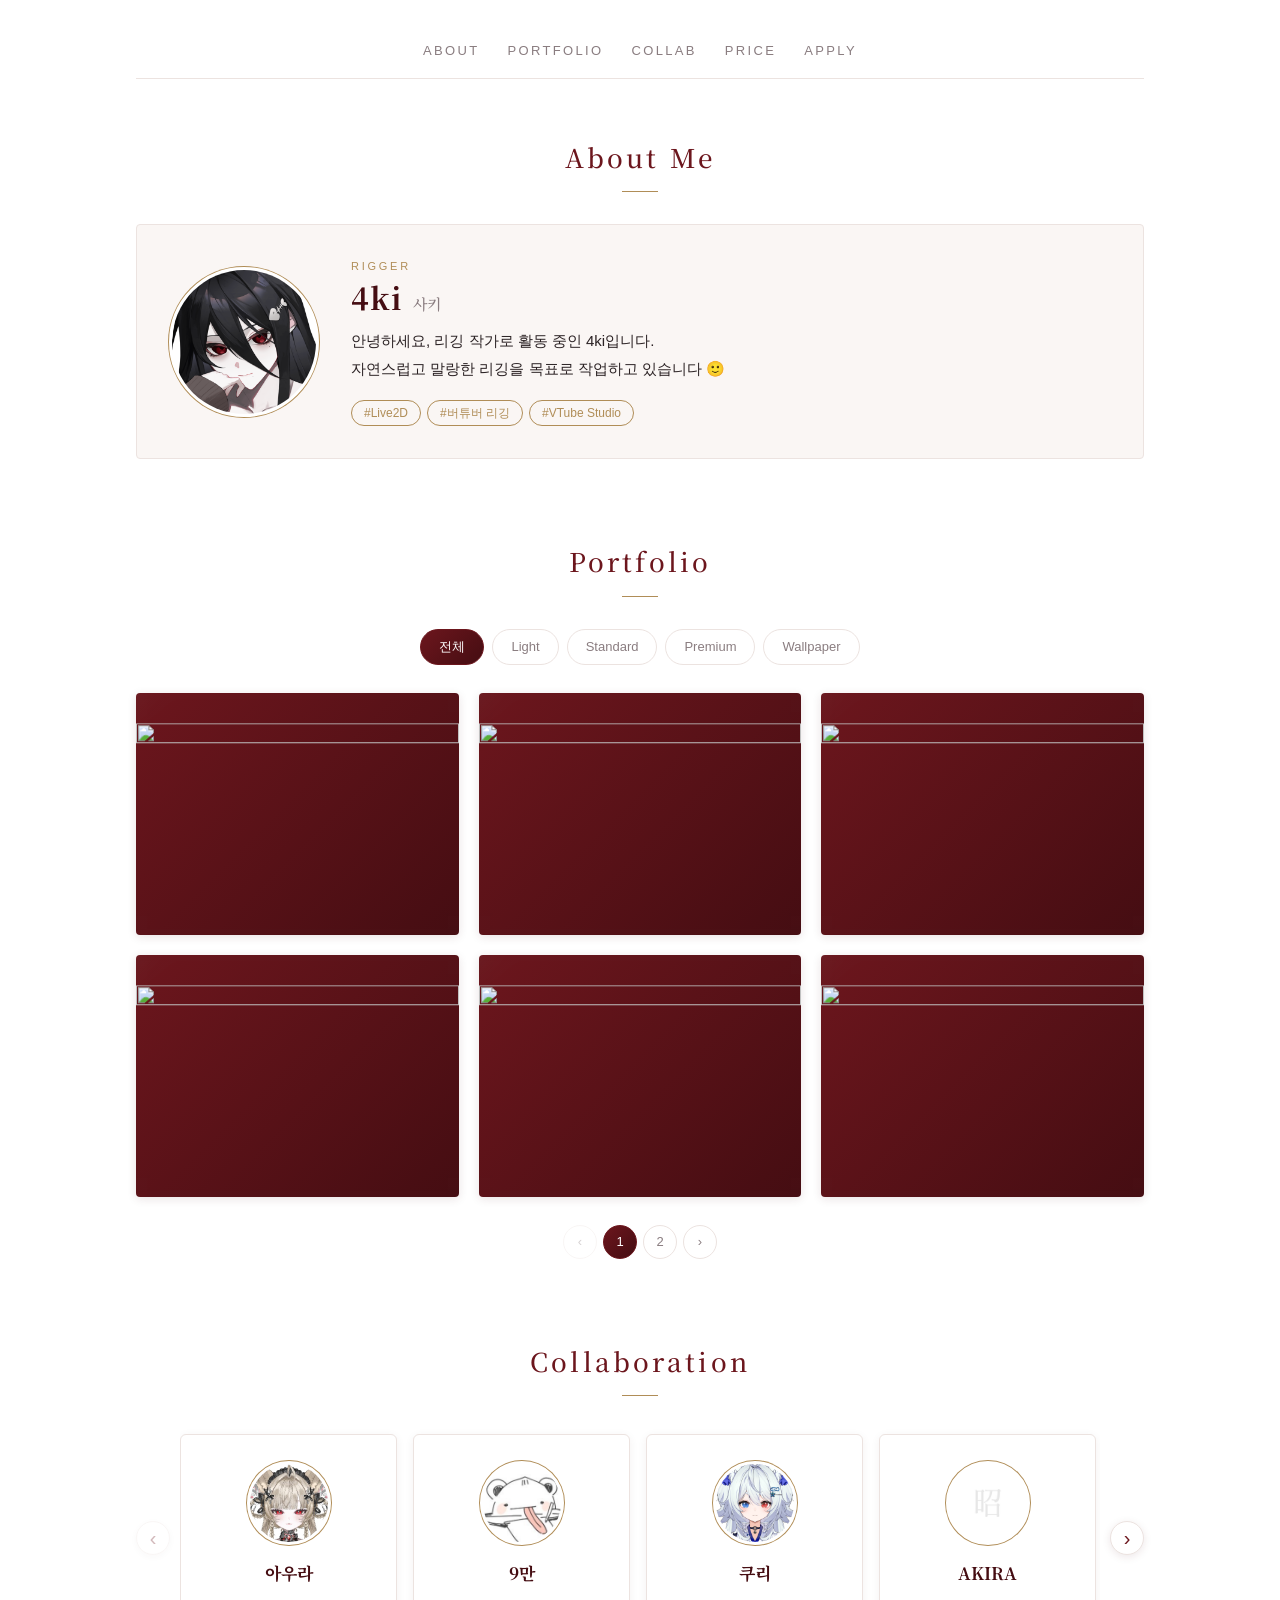
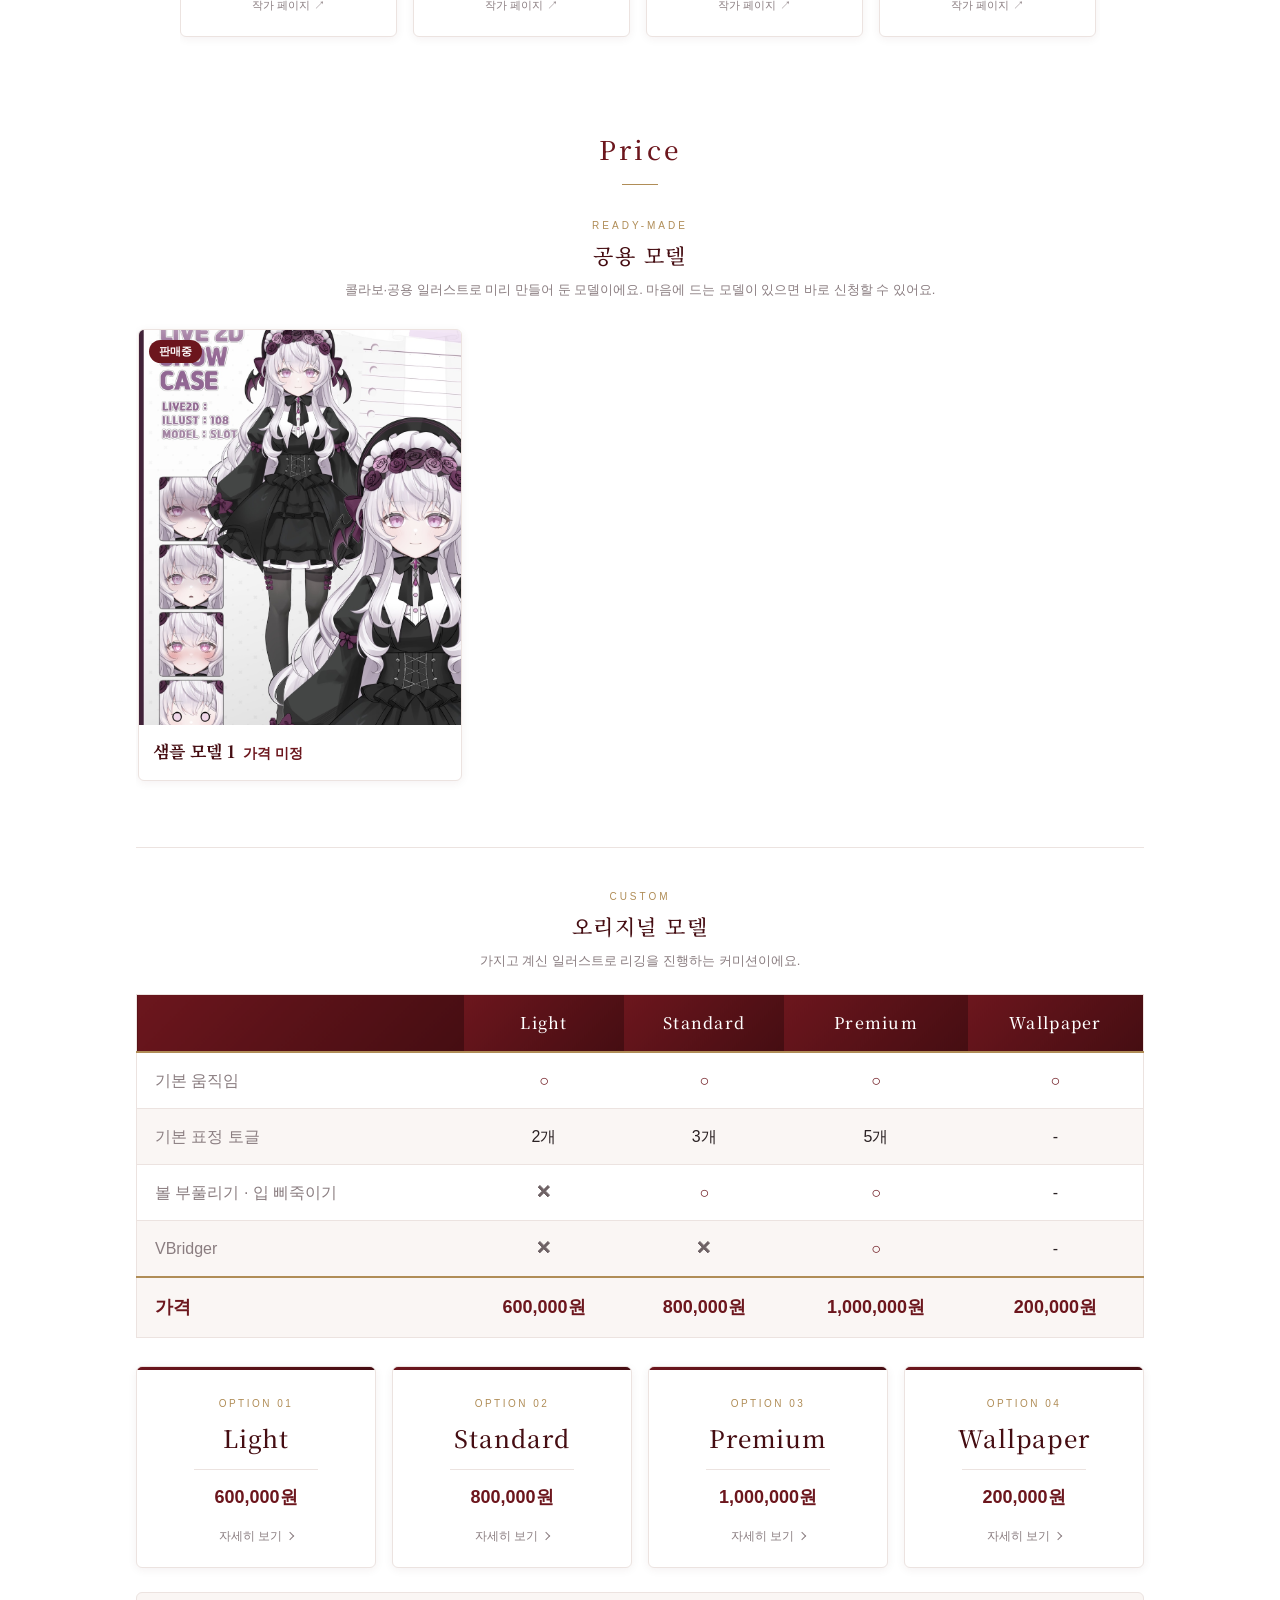
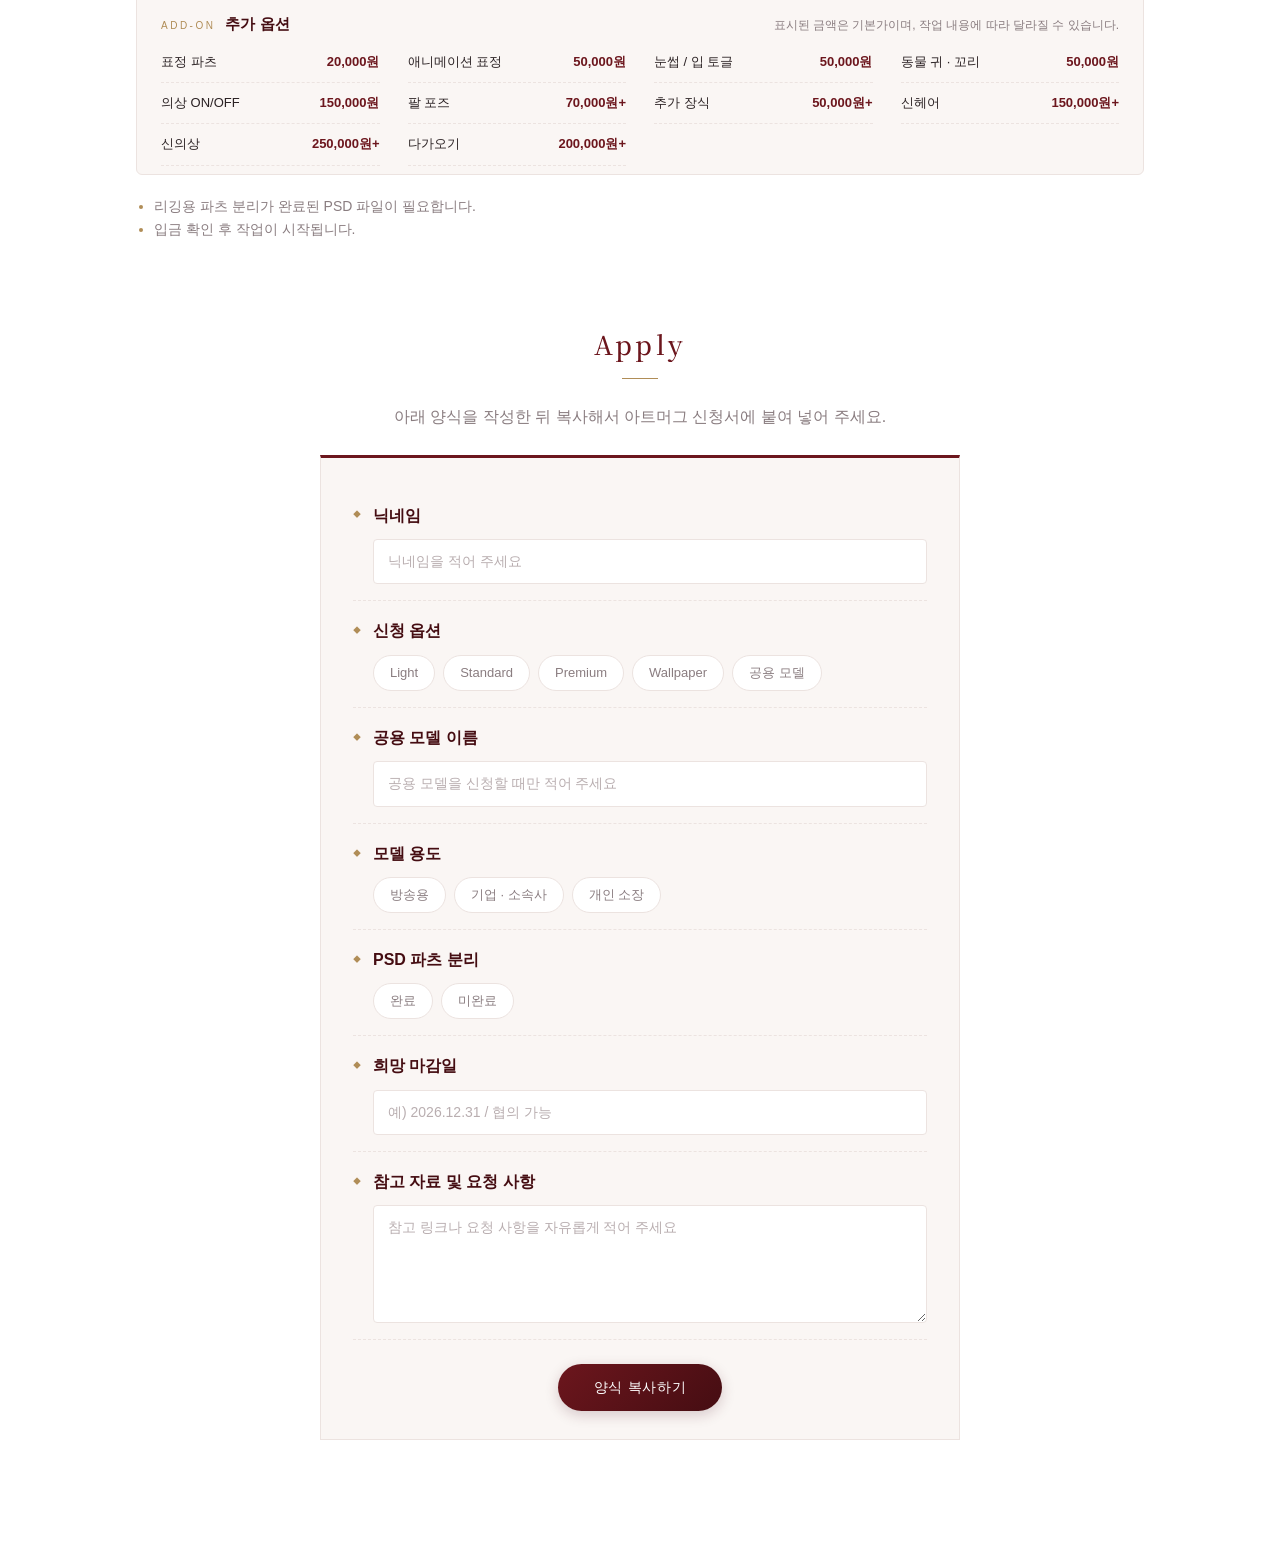
==== commit 0458fedd: "Support mp4 files for shared models and add a temporary sample YouTube stays the preferred video for" ====
--- a/index.html
+++ b/index.html
@@ -64,6 +64,7 @@
         </div>
         <div class="shop-stage">
           <img id="shop-photo" alt="">
+          <video id="shop-file" controls playsinline loop preload="metadata" hidden></video>
           <div class="video" id="shop-video-wrap" hidden><iframe id="shop-video" title="모델 영상" referrerpolicy="strict-origin-when-cross-origin" allow="accelerometer; autoplay; clipboard-write; encrypted-media; gyroscope; picture-in-picture; web-share" allowfullscreen></iframe></div>
         </div>
         <div class="shop-thumbs" id="shop-thumbs"></div>
--- a/style.css
+++ b/style.css
@@ -17,7 +17,7 @@
 html.in-frame::-webkit-scrollbar, html.in-frame body::-webkit-scrollbar { display: none; }
 /* 아트머그에 길게 들어가 있을 때: 창을 누른 위치 근처에 표시 */
 .modal.near, .pop.near { position: absolute; bottom: auto; align-items: flex-start; }
-.modal.near .modal-box, .pop.near .pop-box { max-height: none; }
+.modal.near .modal-box, .pop.near .pop-box { overflow: auto; }
 img { max-width: 100%; display: block; }
 a { color: inherit; }
 button { font: inherit; color: inherit; }
@@ -149,16 +149,16 @@
 .pop-desc:empty { display: none; }
 .pop-apply { display: block; width: 100%; margin-top: 22px; padding: 12px 0; border: 0; border-radius: 999px; background: linear-gradient(135deg, var(--wine), var(--wine-dark)); color: #fff; font-size: 14px; letter-spacing: .04em; cursor: pointer; transition: opacity .2s; }
 .pop-apply:hover { opacity: .88; }
-/* 3. Price - 탭 (오리지널 모델 / 공용 모델) */
-.ptabs { display: flex; justify-content: center; gap: 8px; margin-bottom: 24px; }
-.ptab { padding: 8px 22px; border: 1px solid var(--line); background: var(--bg); border-radius: 999px; font-size: 14px; color: var(--sub); cursor: pointer; transition: all .2s; }
-.ptab:hover { border-color: var(--wine); color: var(--wine); }
-.ptab.on { background: linear-gradient(135deg, var(--wine), var(--wine-dark)); border-color: var(--wine); color: #fff; }
-.ptab-panel[hidden] { display: none; }
+/* 3. Price - 소제목 (공용 모델 / 오리지널 모델) */
+.psub { text-align: center; margin: 8px 0 22px; }
+.psub + .table-wrap { margin-top: 0; }
+.shop-row + .psub { margin-top: 56px; padding-top: 40px; border-top: 1px solid var(--line); }
+.psub-label { display: block; font-size: 10px; letter-spacing: .3em; color: var(--gold); }
+.psub-title { margin: 4px 0 0; font-size: 21px; font-weight: 500; letter-spacing: .06em; color: var(--wine-dark); }
+.psub-intro { margin: 6px 0 0; font-size: 13px; color: var(--sub); word-break: keep-all; }
 
 /* 3. Price - 공용 모델 카드 */
-.shop-intro { text-align: center; color: var(--sub); margin: -6px 0 20px; font-size: 14px; }
-.shop-grid { display: grid; grid-template-columns: repeat(3, 1fr); gap: 20px; }
+.shop-row .collab-track { grid-auto-columns: calc((100% - 32px) / 3); }
 .shop-card { display: flex; flex-direction: column; padding: 0; border: 1px solid var(--line); border-radius: 6px; overflow: hidden; background: var(--bg); cursor: pointer; text-align: left; box-shadow: 0 2px 10px rgba(74, 22, 33, .06); transition: transform .25s, box-shadow .25s, border-color .25s; }
 .shop-card:hover, .shop-card:focus-visible { transform: translateY(-3px); border-color: var(--gold); box-shadow: 0 12px 28px rgba(74, 22, 33, .14); outline: none; }
 .shop-img { position: relative; display: block; aspect-ratio: 1 / 1; background: linear-gradient(135deg, var(--wine), var(--wine-dark)); }
@@ -173,6 +173,10 @@
 .shop-status.sold { background: #8a8486; }
 .shop-img .shop-status { position: absolute; top: 10px; left: 10px; }
 
+.shop-blank, .shop-blank:hover { cursor: default; transform: none; box-shadow: none; border-style: dashed; background: var(--soft); }
+.shop-blank .shop-img { background: var(--soft); display: flex; align-items: center; justify-content: center; }
+.shop-blank .shop-img span { font-size: 13px; color: var(--sub); }
+
 /* 공용 모델 상세 창 (작업물 창과 같은 반투명 스타일) */
 .shop-box { grid-template-columns: 1fr 300px; align-items: start; }
 .shop-tabs { display: flex; gap: 6px; margin-bottom: 10px; }
@@ -181,7 +185,8 @@
 .shop-tab.on { background: #fff; color: var(--wine-dark); border-color: #fff; }
 .shop-stage { background: rgba(0, 0, 0, .35); border-radius: 6px; overflow: hidden; display: flex; align-items: center; justify-content: center; min-height: 240px; }
 .shop-stage img { max-width: 100%; max-height: 62vh; object-fit: contain; }
-.shop-stage img[hidden], .shop-stage .video[hidden] { display: none; }
+.shop-stage img[hidden], .shop-stage .video[hidden], .shop-stage video[hidden] { display: none; }
+.shop-stage video { display: block; width: 100%; max-height: 62vh; background: #000; }
 .shop-stage .video { width: 100%; }
 .shop-thumbs { display: flex; gap: 6px; margin-top: 8px; flex-wrap: wrap; }
 .shop-thumbs img { width: 56px; height: 56px; object-fit: cover; border-radius: 4px; cursor: pointer; opacity: .55; border: 2px solid transparent; }
@@ -234,7 +239,7 @@
   .addons-list { grid-template-columns: repeat(2, 1fr); }
   .collab-track { grid-auto-columns: calc((100% - 32px) / 3); }
   .modal-box { grid-template-columns: 1fr; gap: 16px; padding: 44px 16px 20px; }
-  .shop-grid { grid-template-columns: repeat(2, 1fr); }
+  .shop-row .collab-track { grid-auto-columns: calc((100% - 16px) / 2); }
 }
 @media (max-width: 560px) {
   .about { flex-direction: column; text-align: center; padding: 24px 16px; }
@@ -250,7 +255,6 @@
 /* 휴대폰: 카드를 한 줄에 하나씩 (아트머그 PC 본문처럼 좁은 틀에서는 2열 유지) */
 @media (max-width: 460px) {
   .grid { grid-template-columns: 1fr; }
-  .shop-grid { grid-template-columns: 1fr; }
   .plans { grid-template-columns: 1fr; }
 }
 /* 터치 화면(마우스 없음)에서는 제목을 항상 표시 */
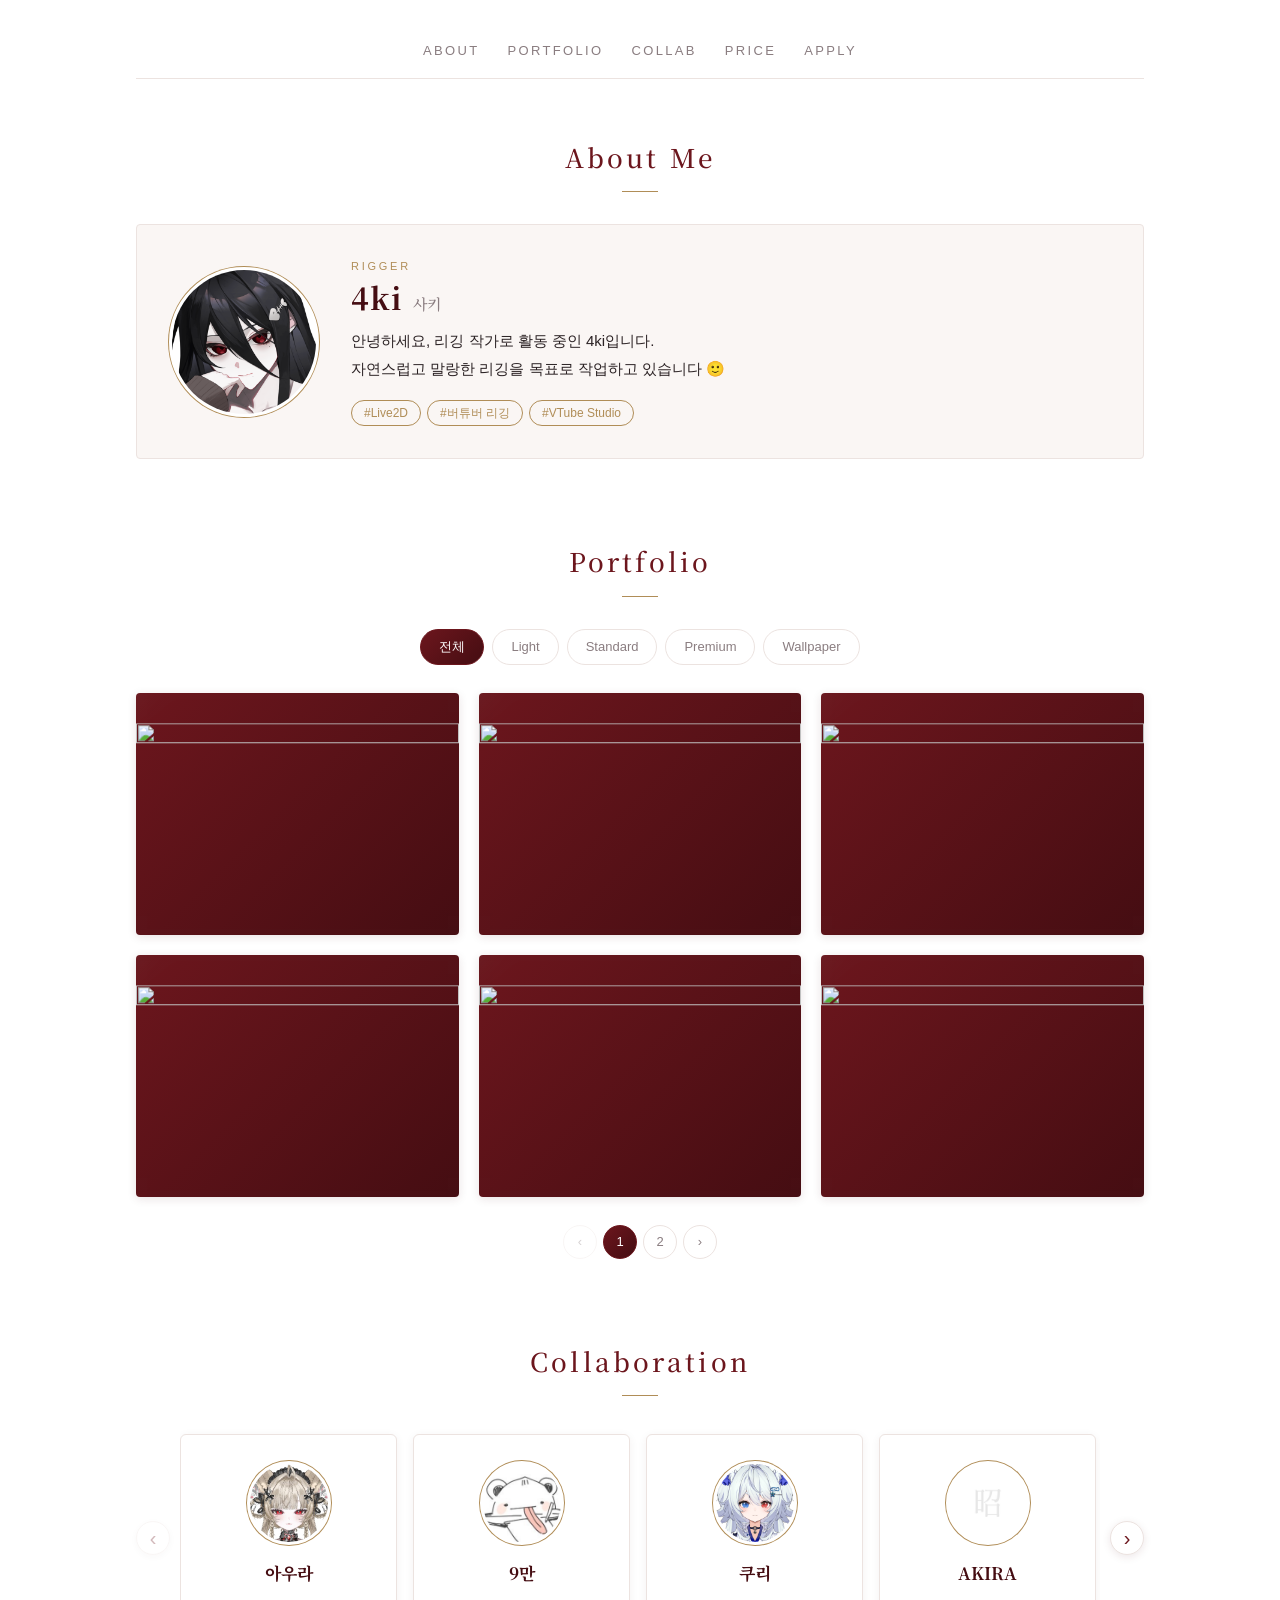
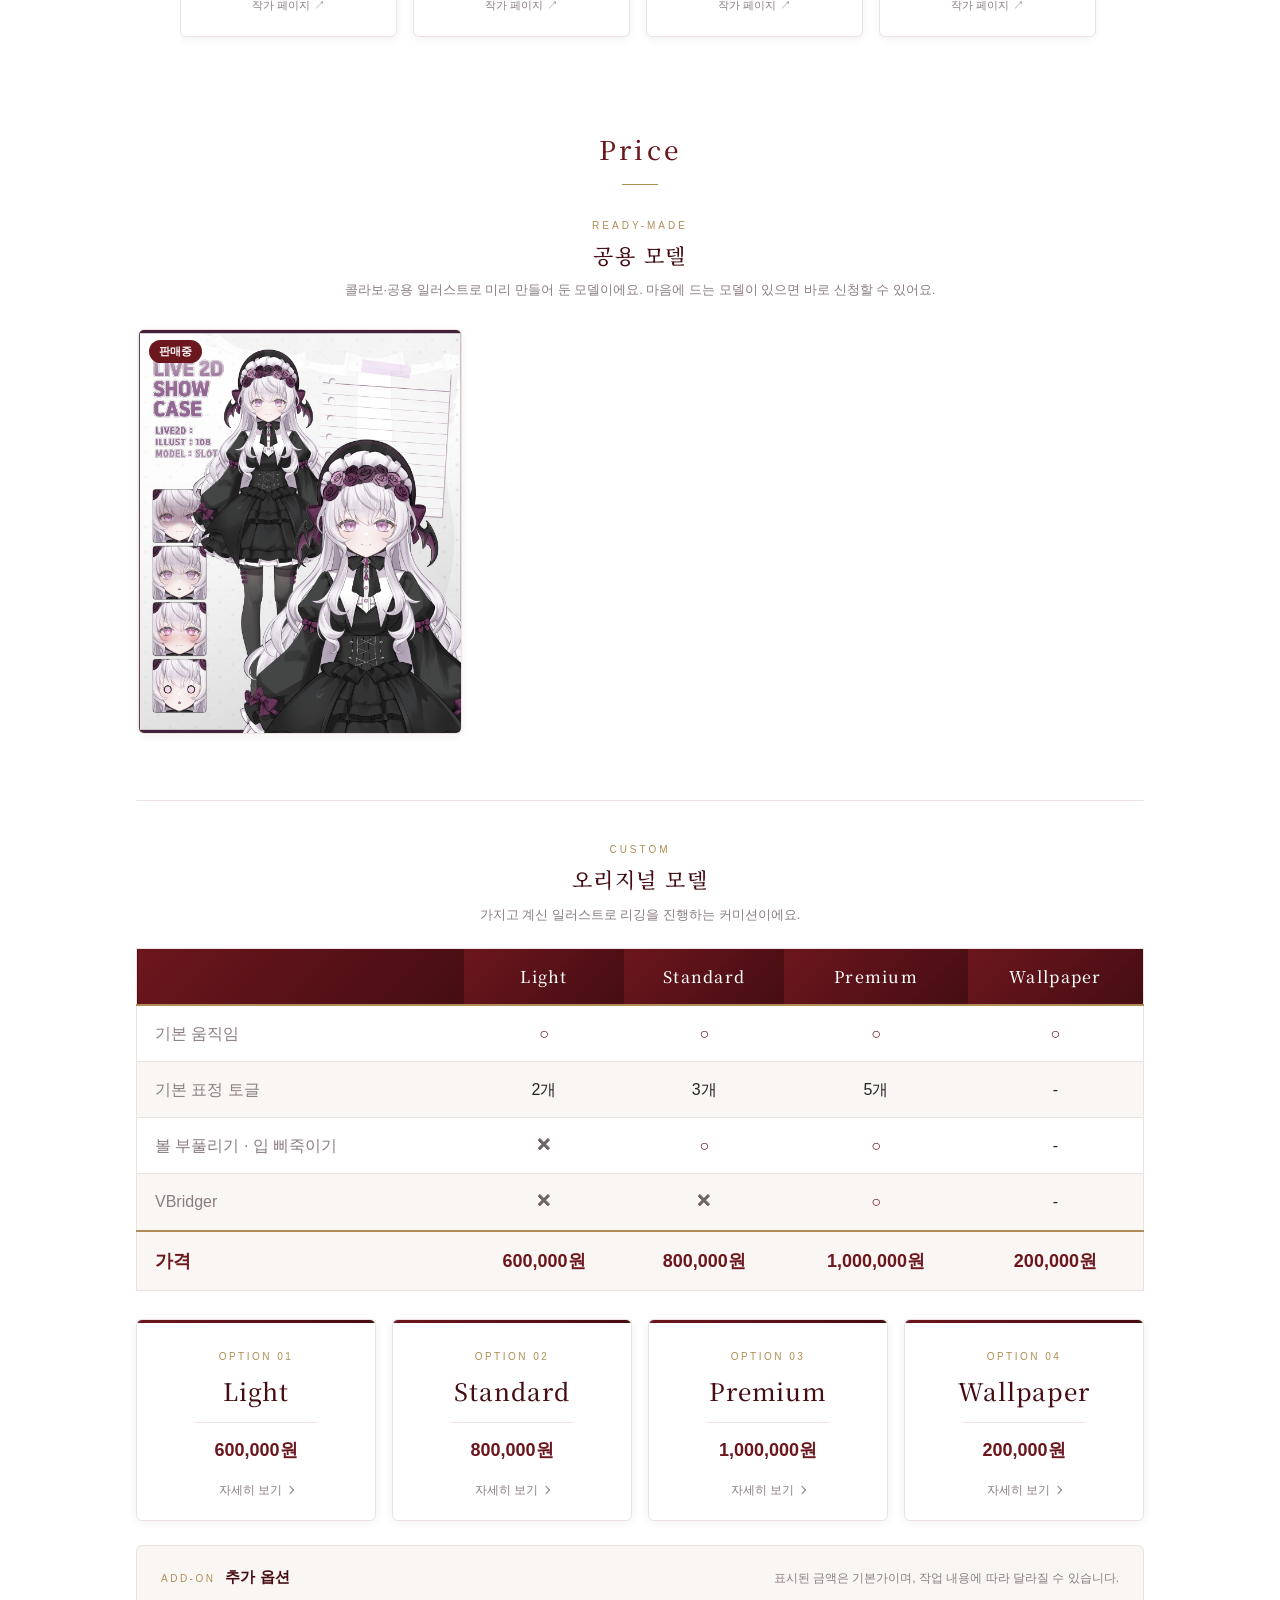
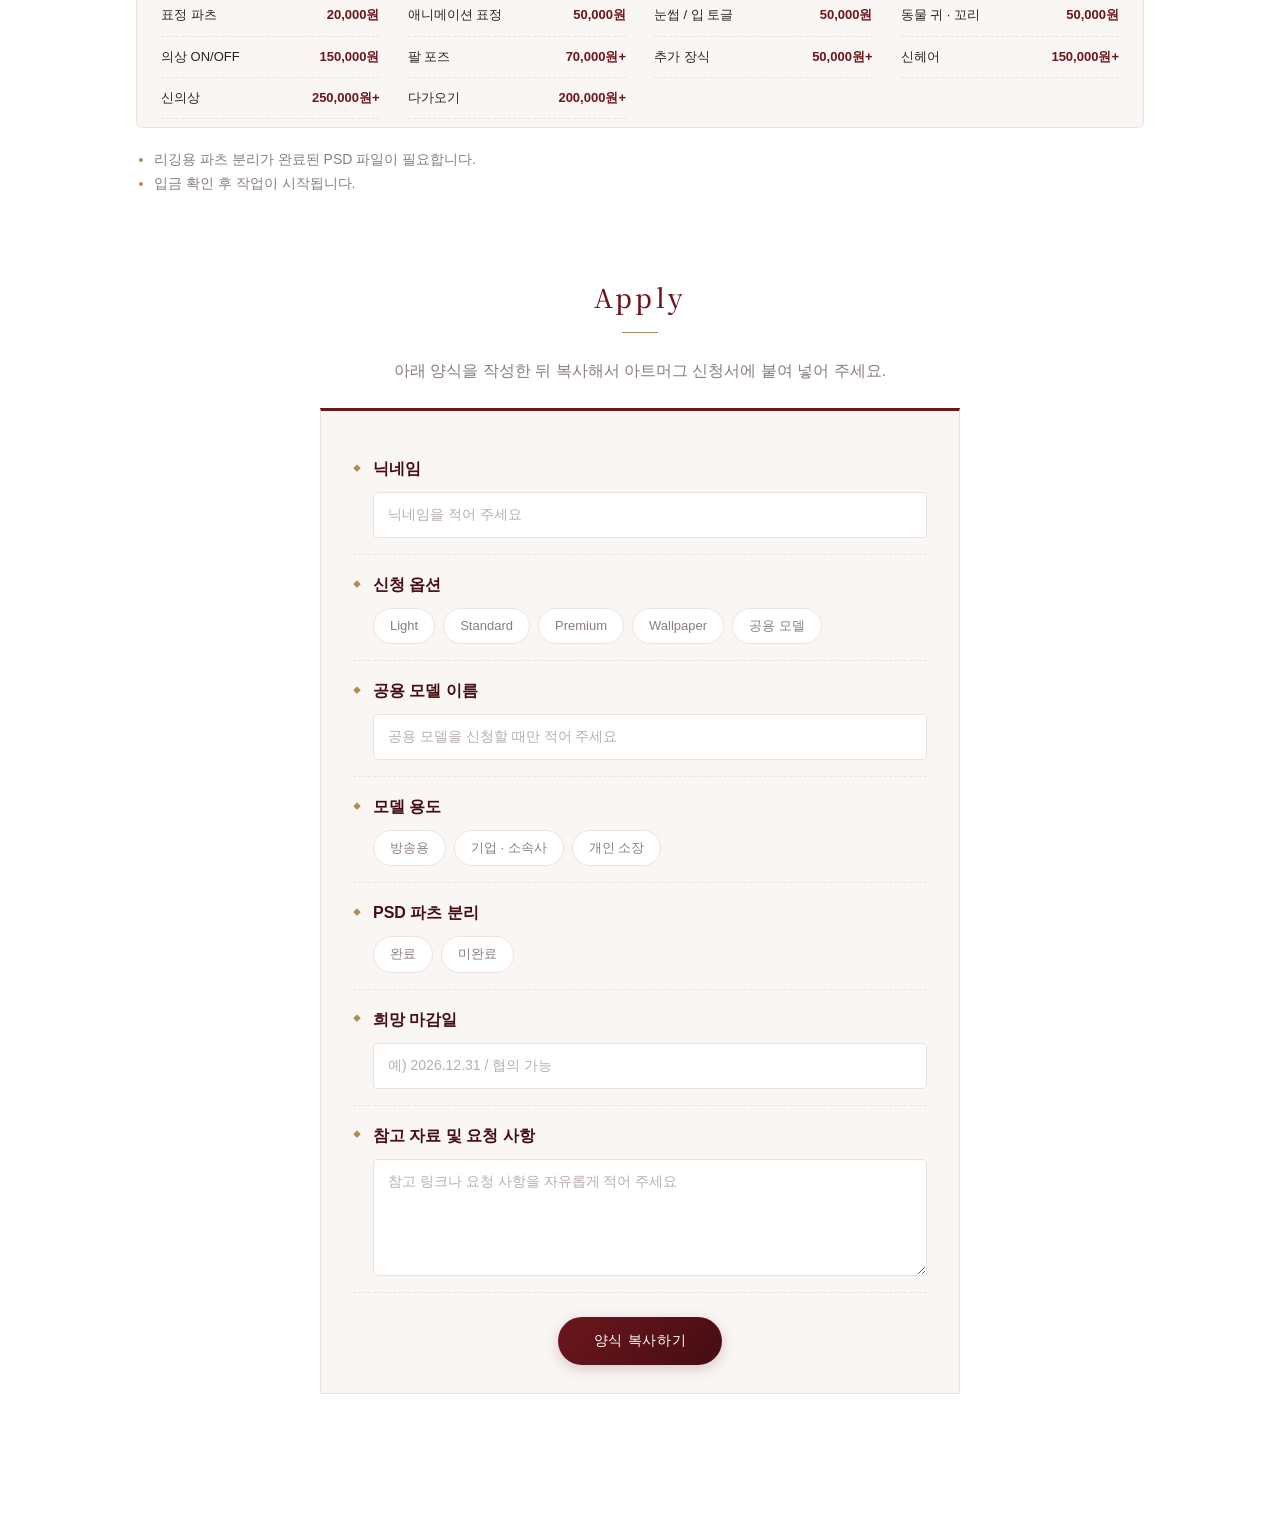
==== commit d8b8ae05: "Autoplay shared-model videos muted and looping Co-Authored-By: Claude Opus 5.5 <noreply@anthropic.co" ====
--- a/index.html
+++ b/index.html
@@ -57,26 +57,27 @@
     <div class="modal-bg" data-close></div>
     <div class="modal-box shop-box" role="dialog" aria-modal="true" aria-labelledby="shop-name">
       <button type="button" class="modal-close" data-close aria-label="닫기">×</button>
-      <div class="shop-media">
-        <div class="shop-tabs" id="shop-tabs">
-          <button type="button" class="shop-tab on" data-kind="photo">사진</button>
-          <button type="button" class="shop-tab" data-kind="video">영상</button>
-        </div>
+      <div class="shop-col" id="shop-photo-col">
+        <div class="shop-stage"><img id="shop-photo" alt=""></div>
+        <div class="shop-thumbs" id="shop-thumbs"></div>
+      </div>
+      <div class="shop-col" id="shop-video-col">
         <div class="shop-stage">
-          <img id="shop-photo" alt="">
-          <video id="shop-file" controls playsinline loop preload="metadata" hidden></video>
+          <video id="shop-file" controls playsinline loop muted preload="metadata" hidden></video>
           <div class="video" id="shop-video-wrap" hidden><iframe id="shop-video" title="모델 영상" referrerpolicy="strict-origin-when-cross-origin" allow="accelerometer; autoplay; clipboard-write; encrypted-media; gyroscope; picture-in-picture; web-share" allowfullscreen></iframe></div>
         </div>
-        <div class="shop-thumbs" id="shop-thumbs"></div>
       </div>
       <div class="detail">
         <span class="shop-status" id="shop-st"></span>
         <h3 class="serif" id="shop-name"></h3>
-        <p class="shop-desc" id="shop-desc"></p>
+        <span class="detail-label">PRICE</span>
+        <p class="shop-detail-price" id="shop-price"></p>
+        <div id="shop-opt-wrap">
+          <span class="detail-label">OPTION</span>
+          <ul class="shop-opts" id="shop-opts"></ul>
+        </div>
         <span class="detail-label">CREDIT</span>
         <p class="credit" id="shop-credit"></p>
-        <span class="detail-label">PRICE</span>
-        <p class="shop-detail-price" id="shop-price"></p>
         <button type="button" class="shop-apply" id="shop-apply">이 모델로 신청하기</button>
       </div>
     </div>
--- a/style.css
+++ b/style.css
@@ -159,14 +159,15 @@
 
 /* 3. Price - 공용 모델 카드 */
 .shop-row .collab-track { grid-auto-columns: calc((100% - 32px) / 3); }
-.shop-card { display: flex; flex-direction: column; padding: 0; border: 1px solid var(--line); border-radius: 6px; overflow: hidden; background: var(--bg); cursor: pointer; text-align: left; box-shadow: 0 2px 10px rgba(74, 22, 33, .06); transition: transform .25s, box-shadow .25s, border-color .25s; }
+.shop-card { position: relative; display: block; width: 100%; padding: 0; border: 1px solid var(--line); border-radius: 6px; overflow: hidden; background: var(--bg); cursor: pointer; text-align: left; box-shadow: 0 2px 10px rgba(74, 22, 33, .06); transition: transform .25s, box-shadow .25s, border-color .25s; }
 .shop-card:hover, .shop-card:focus-visible { transform: translateY(-3px); border-color: var(--gold); box-shadow: 0 12px 28px rgba(74, 22, 33, .14); outline: none; }
-.shop-img { position: relative; display: block; aspect-ratio: 1 / 1; background: linear-gradient(135deg, var(--wine), var(--wine-dark)); }
+.shop-img { position: relative; display: block; aspect-ratio: 4 / 5; background: linear-gradient(135deg, var(--wine), var(--wine-dark)); }
 .shop-img img { width: 100%; height: 100%; object-fit: cover; }
 .shop-card.is-sold .shop-img img { filter: grayscale(.7) brightness(.85); }
-.shop-body { display: flex; justify-content: space-between; align-items: baseline; gap: 8px; padding: 12px 14px 14px; }
-.shop-name { font-size: 17px; font-weight: 700; color: var(--wine-dark); white-space: nowrap; overflow: hidden; text-overflow: ellipsis; }
-.shop-price { font-size: 14px; font-weight: 700; color: var(--wine); white-space: nowrap; }
+.shop-body { position: absolute; left: 0; right: 0; bottom: 0; display: flex; justify-content: space-between; align-items: baseline; gap: 8px; padding: 44px 14px 12px; background: linear-gradient(rgba(25, 6, 12, 0), rgba(25, 6, 12, .78) 45%, rgba(25, 6, 12, .95)); opacity: 0; transition: opacity .25s; }
+.shop-card:hover .shop-body, .shop-card:focus-visible .shop-body { opacity: 1; }
+.shop-name { font-size: 16px; font-weight: 700; color: #fff; text-shadow: 0 1px 3px rgba(0, 0, 0, .6); white-space: nowrap; overflow: hidden; text-overflow: ellipsis; }
+.shop-price { font-size: 13px; font-weight: 700; color: #f1dcb4; white-space: nowrap; text-shadow: 0 1px 3px rgba(0, 0, 0, .6); }
 .shop-status { display: inline-block; font-size: 11px; font-weight: 700; padding: 2px 10px; border-radius: 999px; color: #fff; background: var(--wine); }
 .shop-status:empty { display: none; }
 .shop-status.hold { background: var(--gold); }
@@ -176,25 +177,27 @@
 .shop-blank, .shop-blank:hover { cursor: default; transform: none; box-shadow: none; border-style: dashed; background: var(--soft); }
 .shop-blank .shop-img { background: var(--soft); display: flex; align-items: center; justify-content: center; }
 .shop-blank .shop-img span { font-size: 13px; color: var(--sub); }
-
-/* 공용 모델 상세 창 (작업물 창과 같은 반투명 스타일) */
-.shop-box { grid-template-columns: 1fr 300px; align-items: start; }
-.shop-tabs { display: flex; gap: 6px; margin-bottom: 10px; }
-.shop-tabs[hidden], .shop-tab[hidden] { display: none; }
-.shop-tab { padding: 5px 16px; border: 1px solid rgba(255, 255, 255, .35); background: none; border-radius: 999px; color: rgba(255, 255, 255, .8); font-size: 13px; cursor: pointer; }
-.shop-tab.on { background: #fff; color: var(--wine-dark); border-color: #fff; }
-.shop-stage { background: rgba(0, 0, 0, .35); border-radius: 6px; overflow: hidden; display: flex; align-items: center; justify-content: center; min-height: 240px; }
-.shop-stage img { max-width: 100%; max-height: 62vh; object-fit: contain; }
-.shop-stage img[hidden], .shop-stage .video[hidden], .shop-stage video[hidden] { display: none; }
-.shop-stage video { display: block; width: 100%; max-height: 62vh; background: #000; }
+.shop-blank .shop-body { display: none; }
+
+/* 공용 모델 상세 창: 가로로 긴 창에 사진 | 영상 | 정보 */
+.shop-box { grid-template-columns: minmax(0, 1fr) minmax(0, 1fr) 270px; align-items: start; max-width: 1320px; }
+.shop-box.no-video, .shop-box.no-photo { grid-template-columns: minmax(0, 1fr) 270px; }
+.shop-box.no-video.no-photo { grid-template-columns: 1fr; }
+.shop-col[hidden] { display: none; }
+.shop-stage { height: min(58vh, 520px); background: rgba(0, 0, 0, .35); border-radius: 6px; overflow: hidden; display: flex; align-items: center; justify-content: center; }
+.shop-stage img { max-width: 100%; max-height: 100%; object-fit: contain; display: block; }
+.shop-stage video { width: 100%; height: 100%; object-fit: contain; display: block; background: #000; }
+.shop-stage video[hidden], .shop-stage .video[hidden] { display: none; }
 .shop-stage .video { width: 100%; }
 .shop-thumbs { display: flex; gap: 6px; margin-top: 8px; flex-wrap: wrap; }
 .shop-thumbs img { width: 56px; height: 56px; object-fit: cover; border-radius: 4px; cursor: pointer; opacity: .55; border: 2px solid transparent; }
 .shop-thumbs img.on { opacity: 1; border-color: var(--gold); }
-.shop-desc { margin: 0 0 16px; font-size: 14px; line-height: 1.8; color: rgba(255, 255, 255, .9); white-space: pre-line; word-break: keep-all; }
-.shop-desc:empty { display: none; }
+.shop-opts { list-style: none; margin: 8px 0 0; padding: 0; display: flex; flex-wrap: wrap; gap: 6px; }
+.shop-opts li { font-size: 12px; padding: 3px 10px; border: 1px solid rgba(255, 255, 255, .35); border-radius: 999px; color: rgba(255, 255, 255, .92); }
+#shop-opt-wrap[hidden] { display: none; }
 .shop .detail .detail-label { margin-top: 14px; }
 .shop-detail-price { margin: 6px 0 0; font-size: 22px; font-weight: 700; color: #fff; }
+.shop .detail h3 { margin-bottom: 4px; }
 .shop-apply { display: block; width: 100%; margin-top: 20px; padding: 12px 0; border: 0; border-radius: 999px; background: linear-gradient(135deg, var(--wine), var(--wine-dark)); color: #fff; font-size: 14px; cursor: pointer; }
 .shop-apply:disabled { background: rgba(255, 255, 255, .2); cursor: default; }
 
@@ -240,6 +243,8 @@
   .collab-track { grid-auto-columns: calc((100% - 32px) / 3); }
   .modal-box { grid-template-columns: 1fr; gap: 16px; padding: 44px 16px 20px; }
   .shop-row .collab-track { grid-auto-columns: calc((100% - 16px) / 2); }
+  .shop-box, .shop-box.no-video, .shop-box.no-photo { grid-template-columns: 1fr; }
+  .shop-stage { height: auto; max-height: 55vh; }
 }
 @media (max-width: 560px) {
   .about { flex-direction: column; text-align: center; padding: 24px 16px; }
@@ -258,4 +263,4 @@
   .plans { grid-template-columns: 1fr; }
 }
 /* 터치 화면(마우스 없음)에서는 제목을 항상 표시 */
-@media (hover: none) { .card-info { opacity: 1; } }
+@media (hover: none) { .card-info, .shop-body { opacity: 1; } }
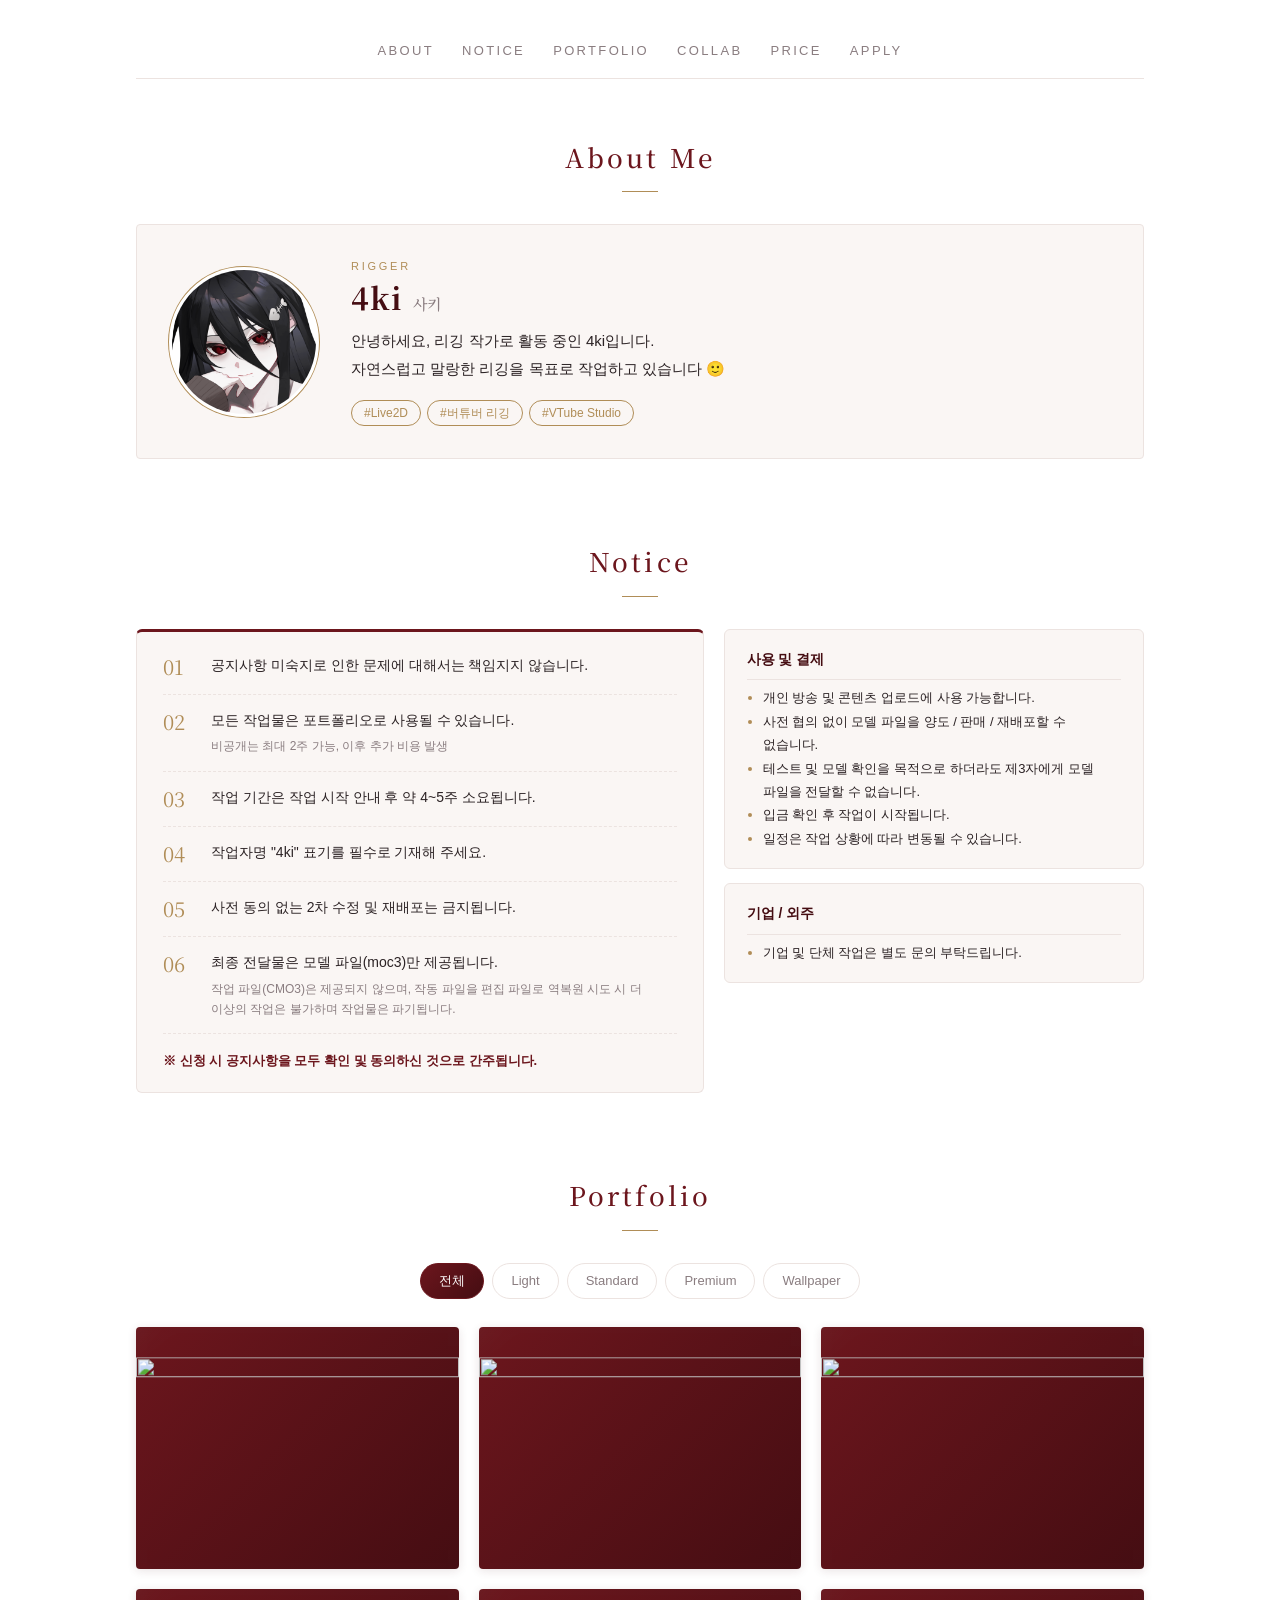
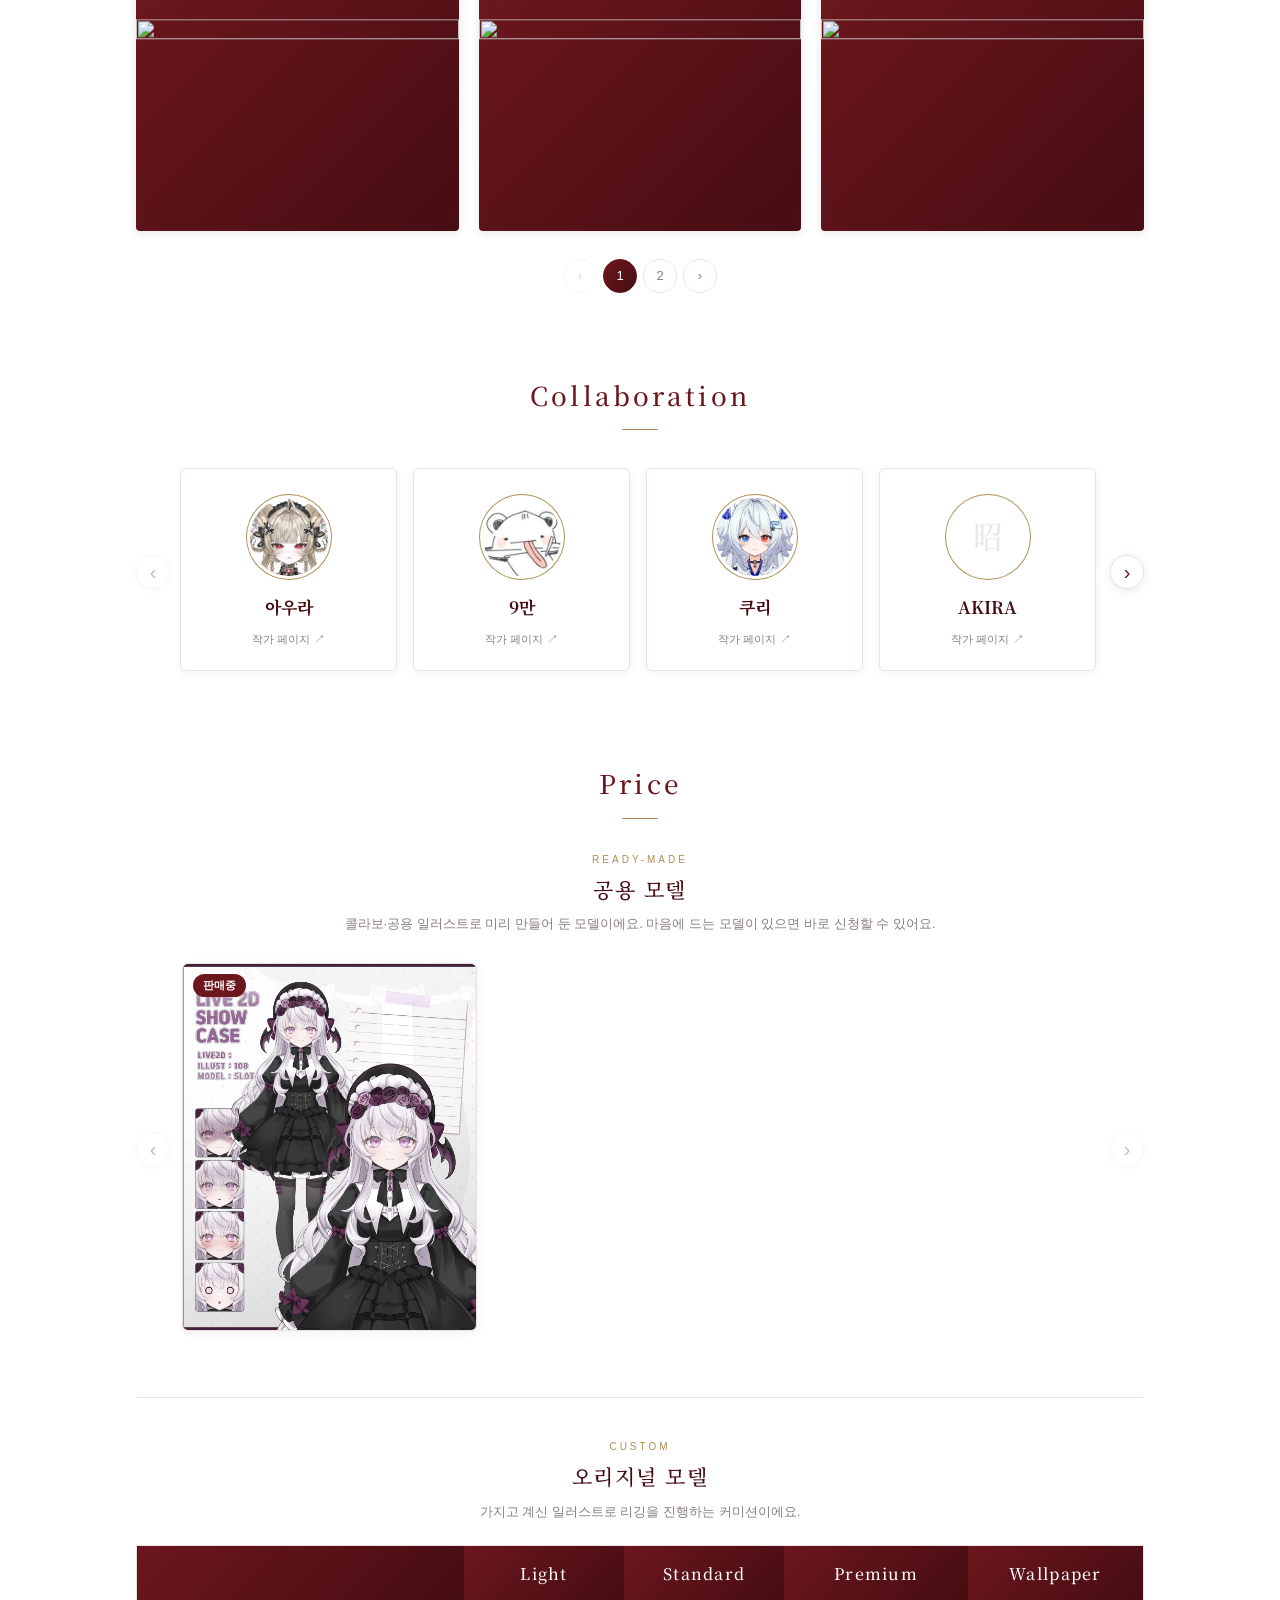
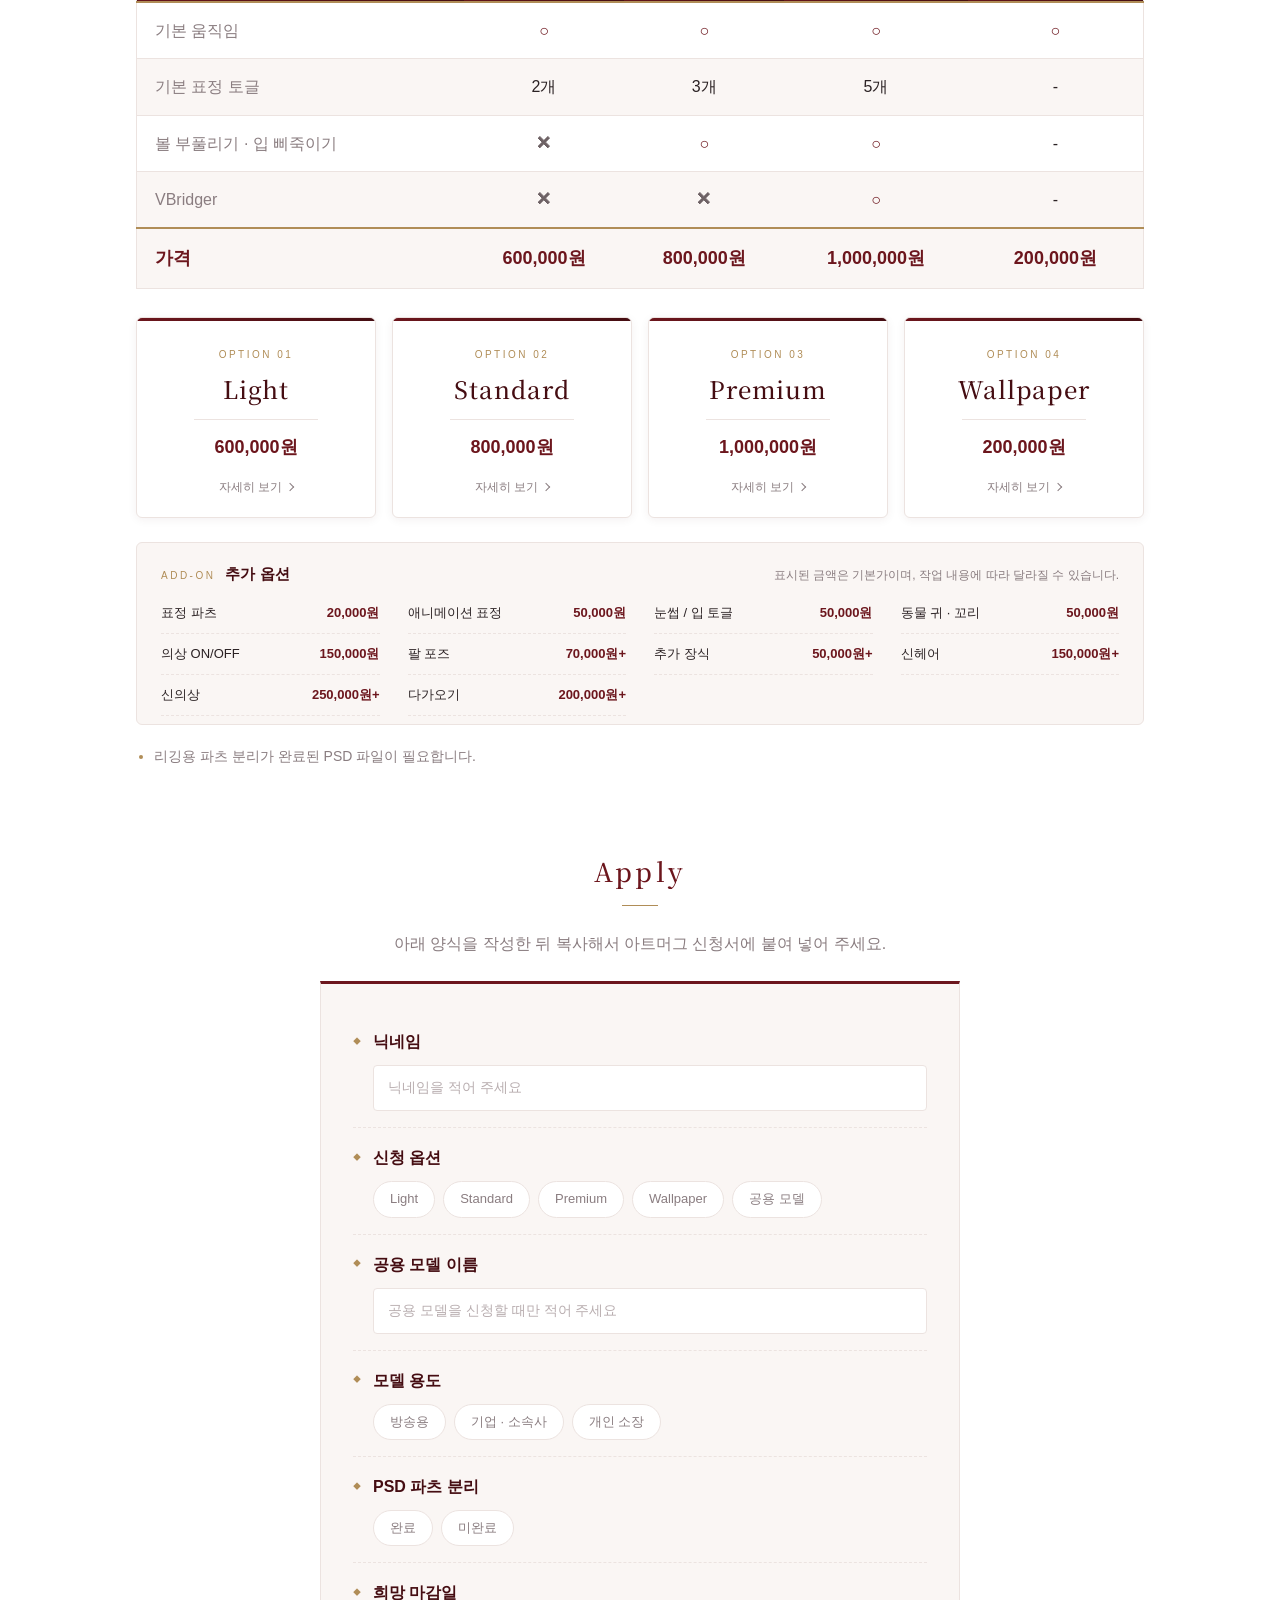
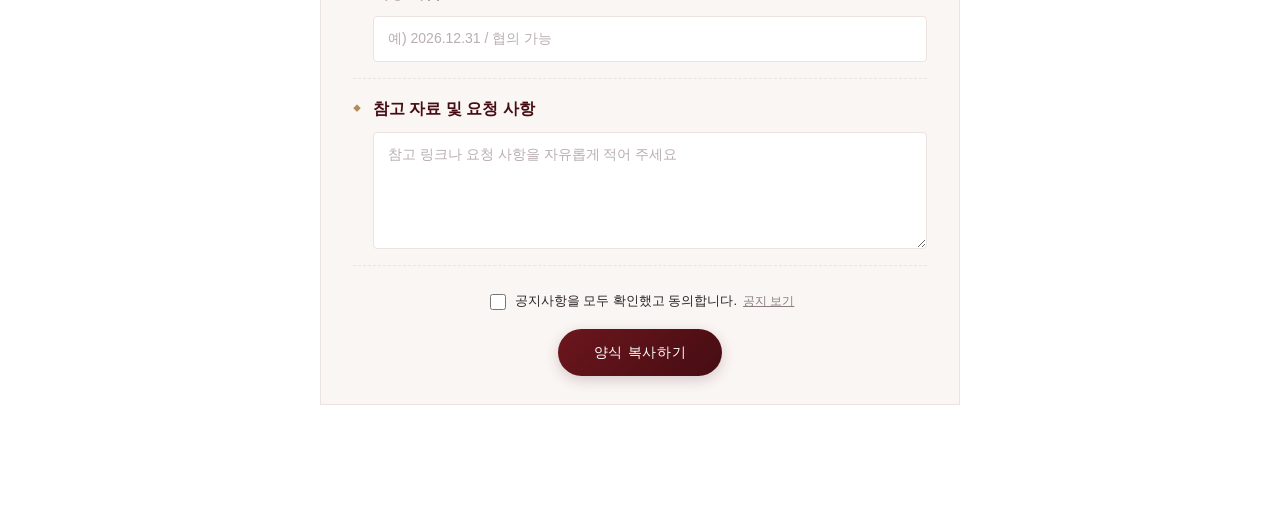
==== commit 2aac7608: "Add Notice section after About Me with agreement check in apply form Numbered notices with sub-notes" ====
--- a/index.html
+++ b/index.html
@@ -17,6 +17,7 @@
   <div class="wrap">
     <nav class="nav">
       <a href="#about">About</a>
+      <a href="#notice">Notice</a>
       <a href="#portfolio">Portfolio</a>
       <a href="#collab">Collab</a>
       <a href="#price">Price</a>
@@ -57,27 +58,32 @@
     <div class="modal-bg" data-close></div>
     <div class="modal-box shop-box" role="dialog" aria-modal="true" aria-labelledby="shop-name">
       <button type="button" class="modal-close" data-close aria-label="닫기">×</button>
-      <div class="shop-col" id="shop-photo-col">
-        <div class="shop-stage"><img id="shop-photo" alt=""></div>
-        <div class="shop-thumbs" id="shop-thumbs"></div>
-      </div>
-      <div class="shop-col" id="shop-video-col">
-        <div class="shop-stage">
-          <video id="shop-file" controls playsinline loop muted preload="metadata" hidden></video>
-          <div class="video" id="shop-video-wrap" hidden><iframe id="shop-video" title="모델 영상" referrerpolicy="strict-origin-when-cross-origin" allow="accelerometer; autoplay; clipboard-write; encrypted-media; gyroscope; picture-in-picture; web-share" allowfullscreen></iframe></div>
+      <div class="shop-media">
+        <div class="shop-col" id="shop-photo-col">
+          <div class="shop-stage photo"><img id="shop-photo" alt=""></div>
+          <div class="shop-thumbs" id="shop-thumbs"></div>
+        </div>
+        <div class="shop-col" id="shop-video-col">
+          <div class="shop-stage wide">
+            <video id="shop-file" controls playsinline loop muted preload="metadata" hidden></video>
+            <div class="video" id="shop-video-wrap" hidden><iframe id="shop-video" title="모델 영상" referrerpolicy="strict-origin-when-cross-origin" allow="accelerometer; autoplay; clipboard-write; encrypted-media; gyroscope; picture-in-picture; web-share" allowfullscreen></iframe></div>
+          </div>
         </div>
       </div>
-      <div class="detail">
-        <span class="shop-status" id="shop-st"></span>
-        <h3 class="serif" id="shop-name"></h3>
-        <span class="detail-label">PRICE</span>
-        <p class="shop-detail-price" id="shop-price"></p>
+      <div class="shop-info">
+        <div class="shop-info-main">
+          <span class="shop-status" id="shop-st"></span>
+          <h3 class="serif" id="shop-name"></h3>
+          <p class="shop-detail-price" id="shop-price"></p>
+        </div>
         <div id="shop-opt-wrap">
-          <span class="detail-label">OPTION</span>
-          <ul class="shop-opts" id="shop-opts"></ul>
+          <span class="detail-label">TYPE <small>· 하나 선택</small></span>
+          <div class="shop-opts" id="shop-opts"></div>
         </div>
-        <span class="detail-label">CREDIT</span>
-        <p class="credit" id="shop-credit"></p>
+        <div>
+          <span class="detail-label">CREDIT</span>
+          <p class="credit" id="shop-credit"></p>
+        </div>
         <button type="button" class="shop-apply" id="shop-apply">이 모델로 신청하기</button>
       </div>
     </div>
--- a/style.css
+++ b/style.css
@@ -159,6 +159,9 @@
 
 /* 3. Price - 공용 모델 카드 */
 .shop-row .collab-track { grid-auto-columns: calc((100% - 32px) / 3); }
+/* 공용 모델 줄은 다 들어가도 화살표를 항상 표시 (넘길 게 없으면 흐리게) */
+.collab.shop-row.fits { padding: 0 44px; }
+.collab.shop-row.fits .collab-nav { display: block; }
 .shop-card { position: relative; display: block; width: 100%; padding: 0; border: 1px solid var(--line); border-radius: 6px; overflow: hidden; background: var(--bg); cursor: pointer; text-align: left; box-shadow: 0 2px 10px rgba(74, 22, 33, .06); transition: transform .25s, box-shadow .25s, border-color .25s; }
 .shop-card:hover, .shop-card:focus-visible { transform: translateY(-3px); border-color: var(--gold); box-shadow: 0 12px 28px rgba(74, 22, 33, .14); outline: none; }
 .shop-img { position: relative; display: block; aspect-ratio: 4 / 5; background: linear-gradient(135deg, var(--wine), var(--wine-dark)); }
@@ -180,25 +183,35 @@
 .shop-blank .shop-body { display: none; }
 
 /* 공용 모델 상세 창: 가로로 긴 창에 사진 | 영상 | 정보 */
-.shop-box { grid-template-columns: minmax(0, 1fr) minmax(0, 1fr) 270px; align-items: start; max-width: 1320px; }
-.shop-box.no-video, .shop-box.no-photo { grid-template-columns: minmax(0, 1fr) 270px; }
-.shop-box.no-video.no-photo { grid-template-columns: 1fr; }
+.shop-box { display: block; max-width: 1200px; }
+/* 위: 사진(4:5) + 영상(16:9), 같은 높이가 되도록 폭 비율 4 : 8.9 */
+.shop-media { display: grid; grid-template-columns: minmax(0, 4fr) minmax(0, 8.9fr); gap: 16px; align-items: start; }
+.shop-box.no-video .shop-media { grid-template-columns: minmax(0, 1fr); max-width: 420px; margin: 0 auto; }
+.shop-box.no-photo .shop-media { grid-template-columns: minmax(0, 1fr); }
 .shop-col[hidden] { display: none; }
-.shop-stage { height: min(58vh, 520px); background: rgba(0, 0, 0, .35); border-radius: 6px; overflow: hidden; display: flex; align-items: center; justify-content: center; }
+.shop-stage { background: rgba(0, 0, 0, .35); border-radius: 6px; overflow: hidden; display: flex; align-items: center; justify-content: center; }
+.shop-stage.photo { aspect-ratio: 4 / 5; }
+.shop-stage.wide { aspect-ratio: 16 / 9; }
 .shop-stage img { max-width: 100%; max-height: 100%; object-fit: contain; display: block; }
 .shop-stage video { width: 100%; height: 100%; object-fit: contain; display: block; background: #000; }
 .shop-stage video[hidden], .shop-stage .video[hidden] { display: none; }
-.shop-stage .video { width: 100%; }
+.shop-stage .video { width: 100%; height: 100%; aspect-ratio: auto; }
+/* 아래: 정보 줄 */
+.shop-info { display: grid; grid-template-columns: minmax(0, 1.1fr) minmax(0, 1.6fr) minmax(0, 1.1fr) 200px; gap: 24px; align-items: start; margin-top: 20px; padding-top: 18px; border-top: 1px solid rgba(255, 255, 255, .2); }
+.shop-info h3 { margin: 6px 0 2px; font-size: 22px; font-weight: 500; line-height: 1.35; }
+.shop-info .detail-label { padding-top: 0; border-top: 0; }
+.shop-info .detail-label small { letter-spacing: 0; color: rgba(255, 255, 255, .55); }
 .shop-thumbs { display: flex; gap: 6px; margin-top: 8px; flex-wrap: wrap; }
 .shop-thumbs img { width: 56px; height: 56px; object-fit: cover; border-radius: 4px; cursor: pointer; opacity: .55; border: 2px solid transparent; }
 .shop-thumbs img.on { opacity: 1; border-color: var(--gold); }
-.shop-opts { list-style: none; margin: 8px 0 0; padding: 0; display: flex; flex-wrap: wrap; gap: 6px; }
-.shop-opts li { font-size: 12px; padding: 3px 10px; border: 1px solid rgba(255, 255, 255, .35); border-radius: 999px; color: rgba(255, 255, 255, .92); }
+.shop-opts { margin: 8px 0 0; display: flex; flex-wrap: wrap; gap: 6px; }
+.shop-opt { font-size: 12px; padding: 4px 12px; border: 1px solid rgba(255, 255, 255, .35); background: none; border-radius: 999px; color: rgba(255, 255, 255, .92); cursor: pointer; transition: all .2s; }
+.shop-opt:hover { border-color: #fff; }
+.shop-opt.on { background: #fff; border-color: #fff; color: var(--wine-dark); font-weight: 700; }
+.shop-opt small { margin-left: 6px; font-size: 11px; font-weight: 400; opacity: .75; }
 #shop-opt-wrap[hidden] { display: none; }
-.shop .detail .detail-label { margin-top: 14px; }
-.shop-detail-price { margin: 6px 0 0; font-size: 22px; font-weight: 700; color: #fff; }
-.shop .detail h3 { margin-bottom: 4px; }
-.shop-apply { display: block; width: 100%; margin-top: 20px; padding: 12px 0; border: 0; border-radius: 999px; background: linear-gradient(135deg, var(--wine), var(--wine-dark)); color: #fff; font-size: 14px; cursor: pointer; }
+.shop-detail-price { margin: 4px 0 0; font-size: 18px; font-weight: 700; color: #f1dcb4; }
+.shop-apply { display: block; width: 100%; margin-top: 18px; padding: 12px 0; border: 0; border-radius: 999px; background: linear-gradient(135deg, var(--wine), var(--wine-dark)); color: #fff; font-size: 14px; cursor: pointer; }
 .shop-apply:disabled { background: rgba(255, 255, 255, .2); cursor: default; }
 
 /* 3. Price - 추가 옵션 */
@@ -213,6 +226,23 @@
 .addons-list b { color: var(--wine); font-weight: 700; white-space: nowrap; }
 .notice { margin-top: 20px; font-size: 14px; color: var(--sub); padding-left: 18px; }
 .notice li::marker { color: var(--gold); }
+
+/* Notice (공지사항) */
+.notice-wrap { display: grid; grid-template-columns: minmax(0, 1.35fr) minmax(0, 1fr); gap: 20px; align-items: start; }
+.notice-main, .notice-group { background: var(--soft); border: 1px solid var(--line); border-radius: 6px; }
+.notice-main { padding: 8px 26px 20px; border-top: 3px solid var(--wine); }
+.notice-list { list-style: none; margin: 0; padding: 0; }
+.notice-list li { display: grid; grid-template-columns: 38px 1fr; gap: 10px; padding: 14px 0; border-bottom: 1px dashed var(--line); }
+.notice-no { font-size: 20px; line-height: 1.3; color: var(--gold); }
+.notice-list p { margin: 0; font-size: 14px; line-height: 1.7; word-break: keep-all; }
+.notice-list small { display: block; margin-top: 4px; font-size: 12px; line-height: 1.7; color: var(--sub); word-break: keep-all; }
+.notice-foot { margin: 16px 0 0; font-size: 13px; font-weight: 700; color: var(--wine); word-break: keep-all; }
+.notice-side { display: grid; gap: 14px; }
+.notice-group { padding: 18px 22px; }
+.notice-group b { display: block; font-size: 14px; color: var(--wine-dark); padding-bottom: 8px; margin-bottom: 6px; border-bottom: 1px solid var(--line); }
+.notice-group ul { margin: 0; padding-left: 16px; }
+.notice-group li { font-size: 13px; line-height: 1.8; color: var(--text); word-break: keep-all; }
+.notice-group li::marker { color: var(--gold); }
 
 /* 4. Apply (신청 양식) */
 .apply-guide { text-align: center; color: var(--sub); margin: -8px 0 24px; }
@@ -229,6 +259,11 @@
 .apply-input { width: 100%; padding: 10px 14px; border: 1px solid var(--line); border-radius: 4px; background: var(--bg); color: var(--text); font: inherit; font-size: 14px; resize: vertical; transition: border-color .2s; }
 .apply-input::placeholder { color: #b9aeb0; }
 .apply-input:focus { outline: none; border-color: var(--gold); }
+.apply-agree { display: flex; align-items: center; justify-content: center; flex-wrap: wrap; gap: 6px; margin: 0 0 16px; font-size: 13px; color: var(--text); cursor: pointer; }
+.apply-agree input { width: 16px; height: 16px; accent-color: var(--wine); }
+.apply-agree a { color: var(--sub); font-size: 12px; }
+.apply-agree-msg { margin: -8px 0 14px; text-align: center; font-size: 12px; color: #c0392b; }
+.apply-agree-msg[hidden] { display: none; }
 .apply-copy { display: block; margin: 0 auto; padding: 12px 36px; border: 0; border-radius: 999px; background: linear-gradient(135deg, var(--wine), var(--wine-dark)); color: #fff; font-size: 14px; letter-spacing: .05em; cursor: pointer; box-shadow: 0 4px 14px rgba(74, 22, 33, .2); transition: transform .2s, box-shadow .2s; }
 .apply-copy:hover { transform: translateY(-2px); box-shadow: 0 8px 20px rgba(74, 22, 33, .28); }
 .apply-copy.done { background: var(--gold); }
@@ -239,12 +274,13 @@
 @media (max-width: 860px) {
   .grid { grid-template-columns: repeat(2, 1fr); }
   .plans { grid-template-columns: repeat(2, 1fr); }
+  .notice-wrap { grid-template-columns: 1fr; }
   .addons-list { grid-template-columns: repeat(2, 1fr); }
   .collab-track { grid-auto-columns: calc((100% - 32px) / 3); }
   .modal-box { grid-template-columns: 1fr; gap: 16px; padding: 44px 16px 20px; }
-  .shop-row .collab-track { grid-auto-columns: calc((100% - 16px) / 2); }
-  .shop-box, .shop-box.no-video, .shop-box.no-photo { grid-template-columns: 1fr; }
-  .shop-stage { height: auto; max-height: 55vh; }
+  .shop-media { grid-template-columns: 1fr; }
+  .shop-info { grid-template-columns: 1fr; gap: 14px; }
+  .shop-stage.photo { max-height: 55vh; aspect-ratio: auto; height: 55vh; }
 }
 @media (max-width: 560px) {
   .about { flex-direction: column; text-align: center; padding: 24px 16px; }
@@ -260,6 +296,8 @@
 /* 휴대폰: 카드를 한 줄에 하나씩 (아트머그 PC 본문처럼 좁은 틀에서는 2열 유지) */
 @media (max-width: 460px) {
   .grid { grid-template-columns: 1fr; }
+  .shop-row .collab-track { grid-auto-columns: calc((100% - 16px) / 2); }
+  .collab.shop-row.fits { padding: 0 36px; }
   .plans { grid-template-columns: 1fr; }
 }
 /* 터치 화면(마우스 없음)에서는 제목을 항상 표시 */
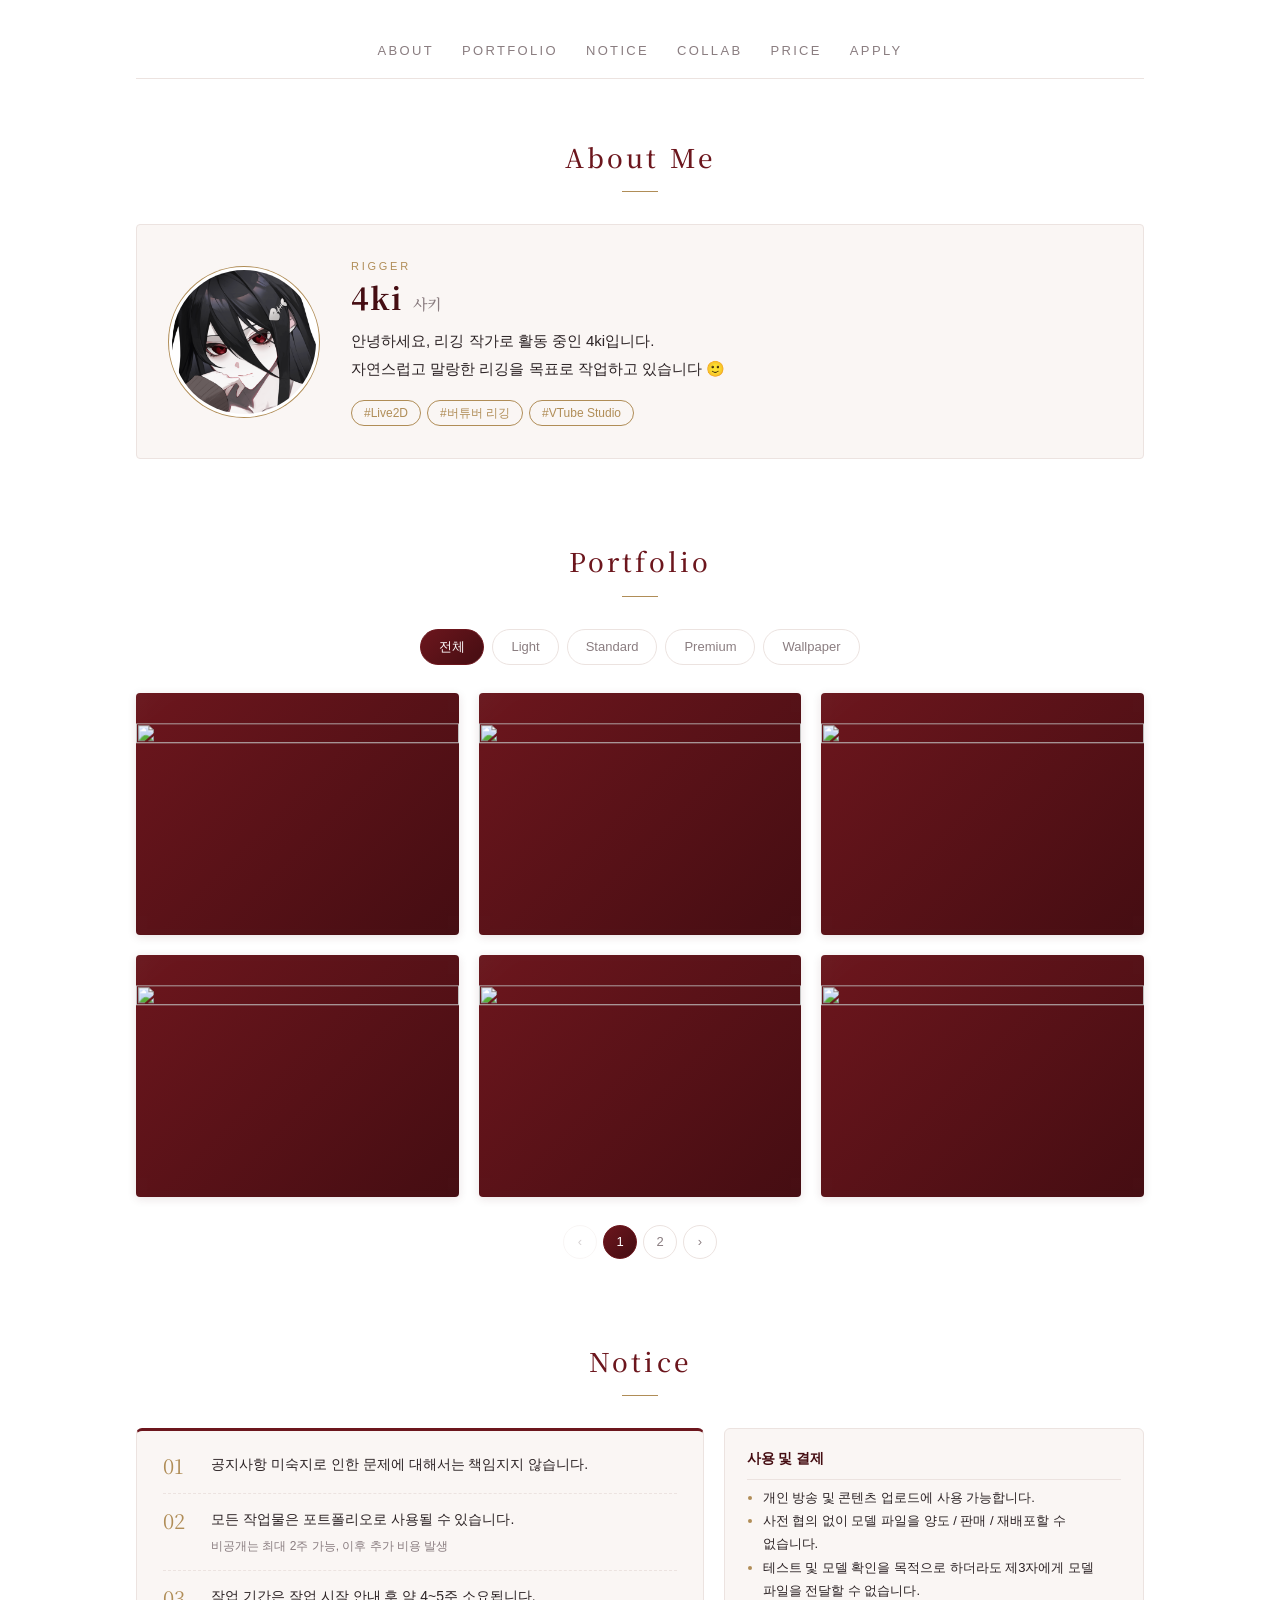
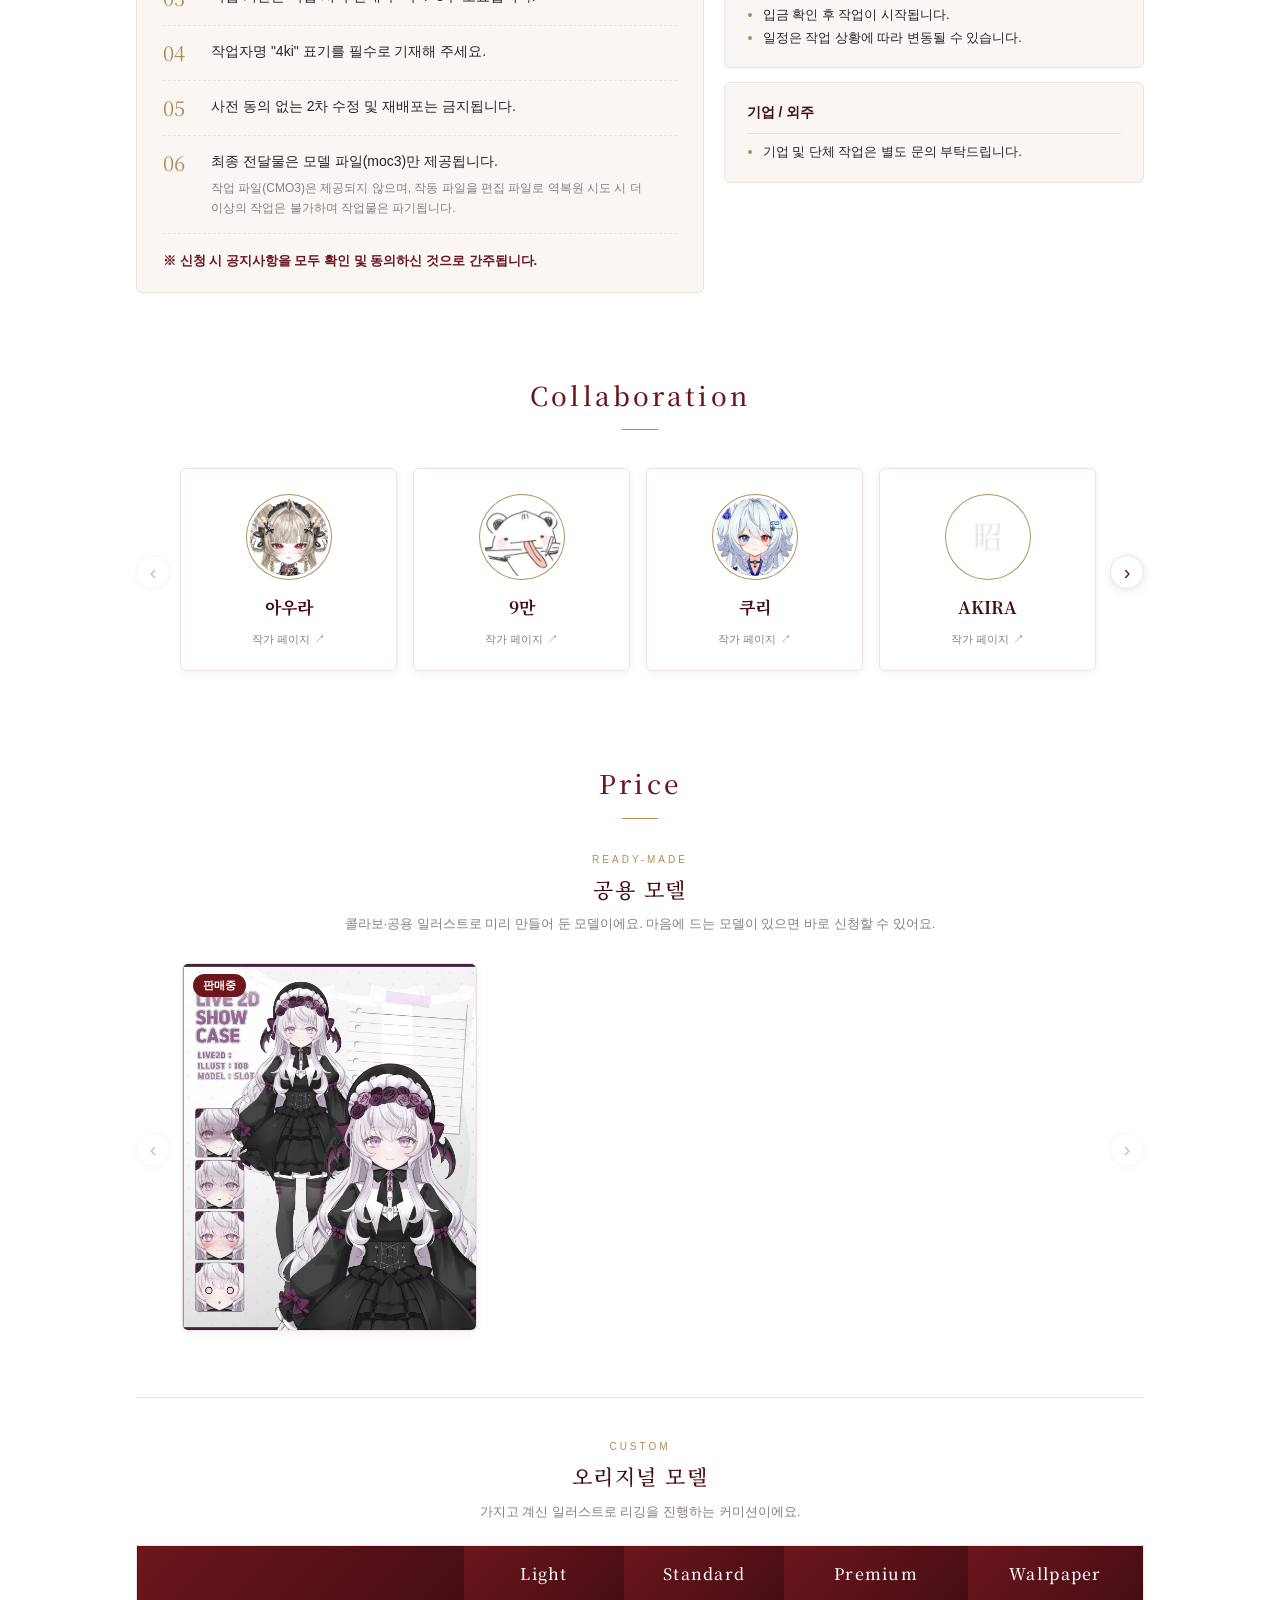
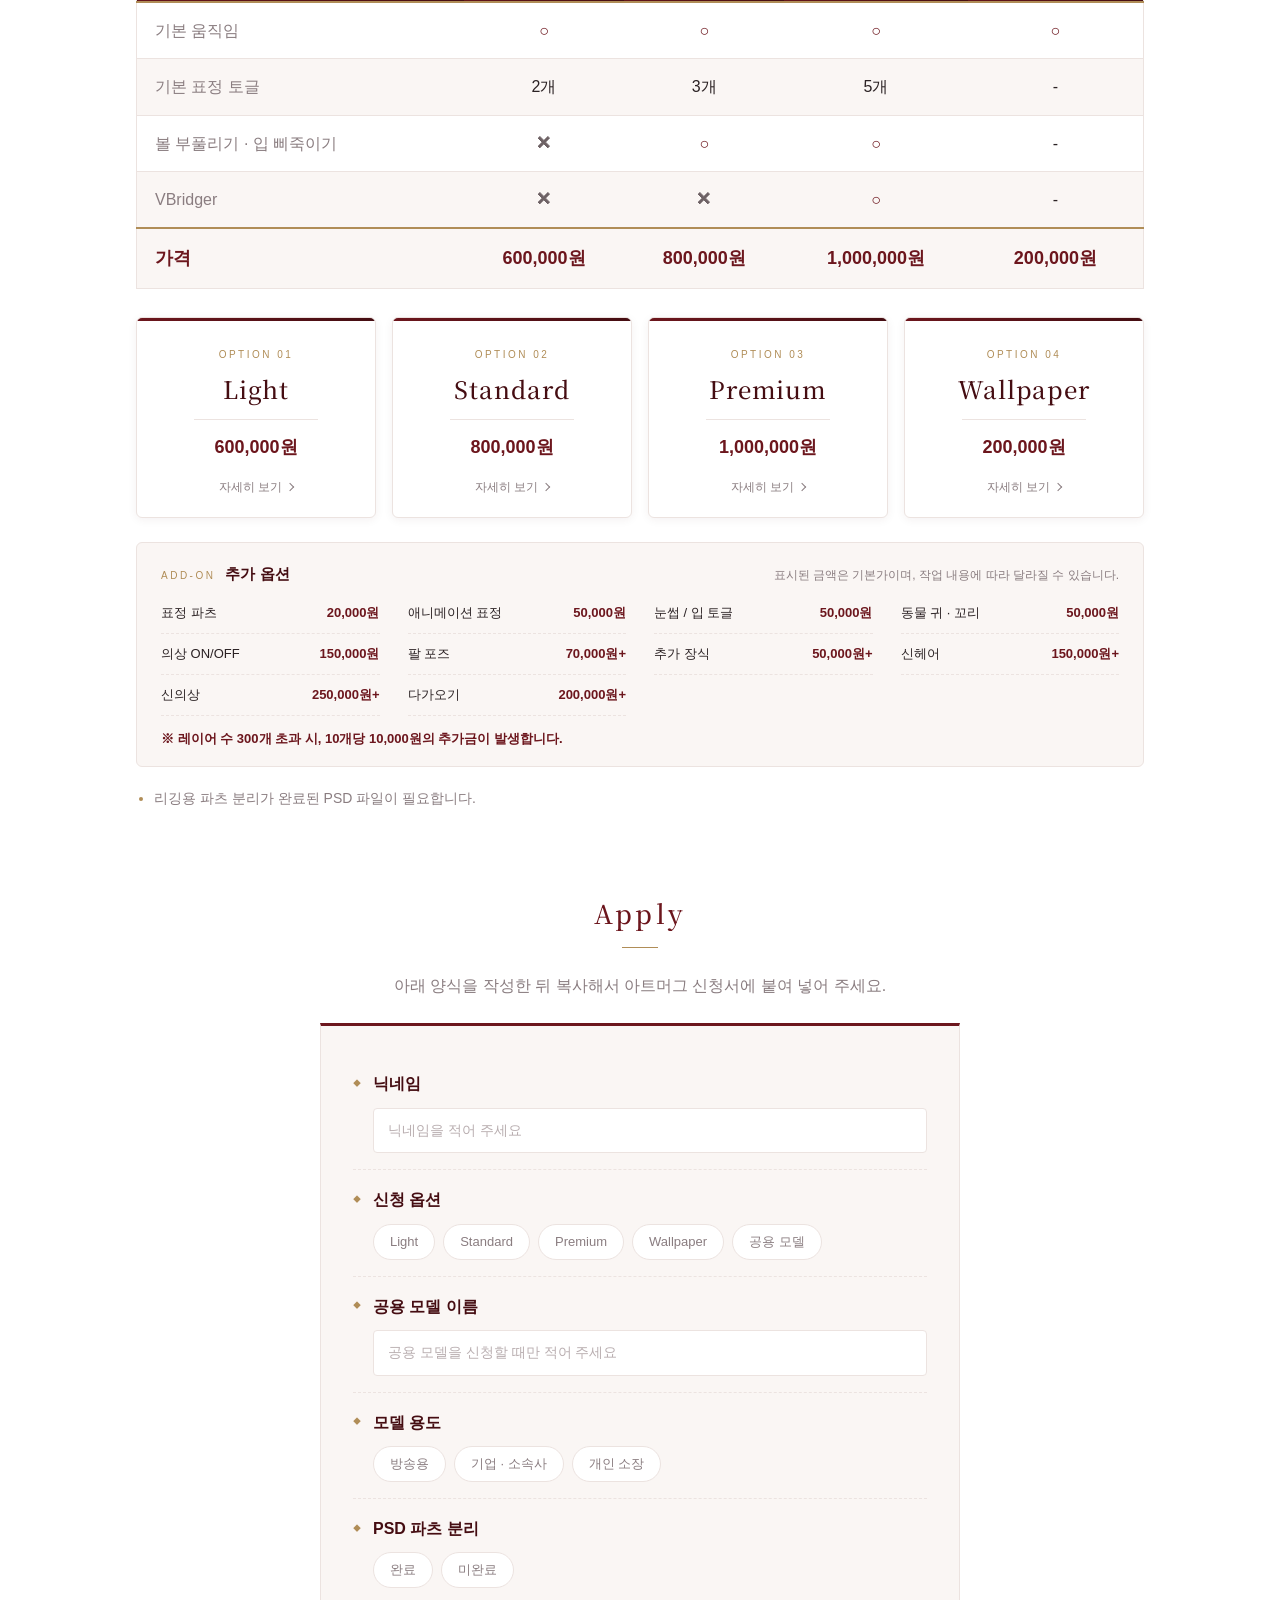
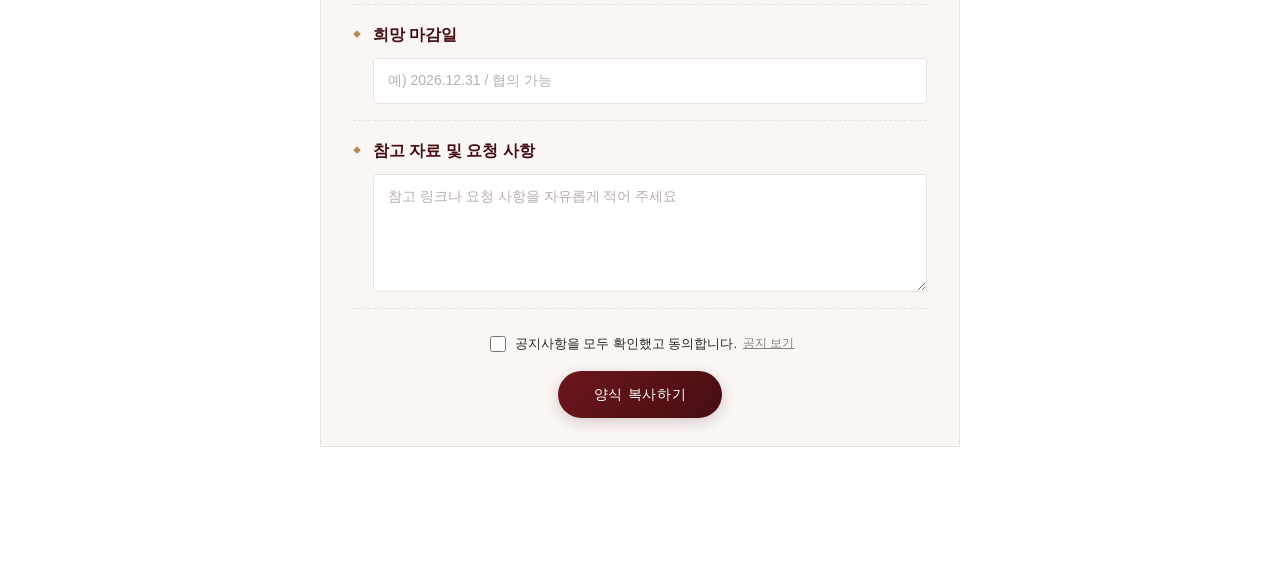
==== commit 693bf7bd: "Move portfolio (showcase) above the notice section Co-Authored-By: Claude Opus 5.5 <noreply@anthropi" ====
--- a/index.html
+++ b/index.html
@@ -17,8 +17,8 @@
   <div class="wrap">
     <nav class="nav">
       <a href="#about">About</a>
+      <a href="#portfolio">Portfolio</a>
       <a href="#notice">Notice</a>
-      <a href="#portfolio">Portfolio</a>
       <a href="#collab">Collab</a>
       <a href="#price">Price</a>
       <a href="#apply">Apply</a>
--- a/style.css
+++ b/style.css
@@ -224,6 +224,7 @@
 .addons-list li { display: flex; justify-content: space-between; align-items: baseline; gap: 8px; padding: 9px 0; border-bottom: 1px dashed var(--line); font-size: 13px; }
 .addons-list span { color: var(--text); white-space: nowrap; overflow: hidden; text-overflow: ellipsis; }
 .addons-list b { color: var(--wine); font-weight: 700; white-space: nowrap; }
+.addons-extra { margin: 12px 0 8px; font-size: 13px; font-weight: 700; color: var(--wine); word-break: keep-all; }
 .notice { margin-top: 20px; font-size: 14px; color: var(--sub); padding-left: 18px; }
 .notice li::marker { color: var(--gold); }
 
